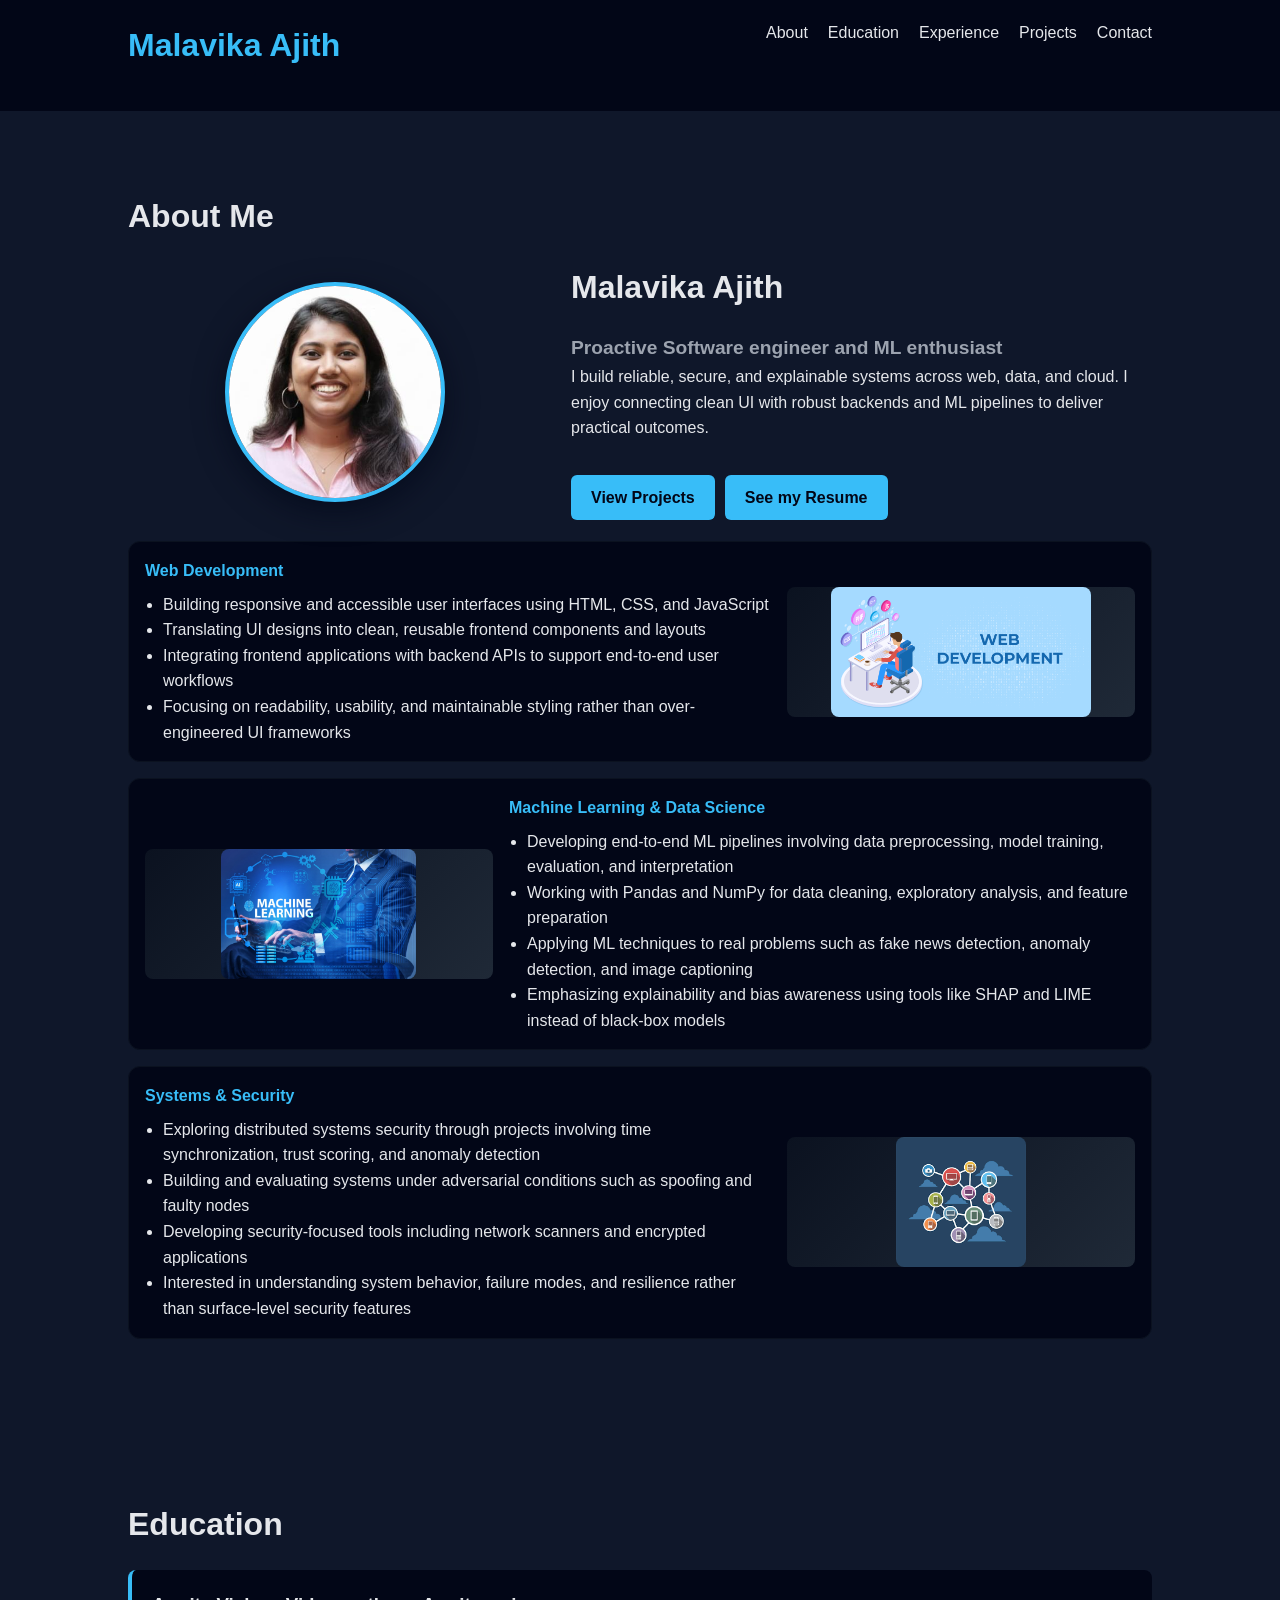
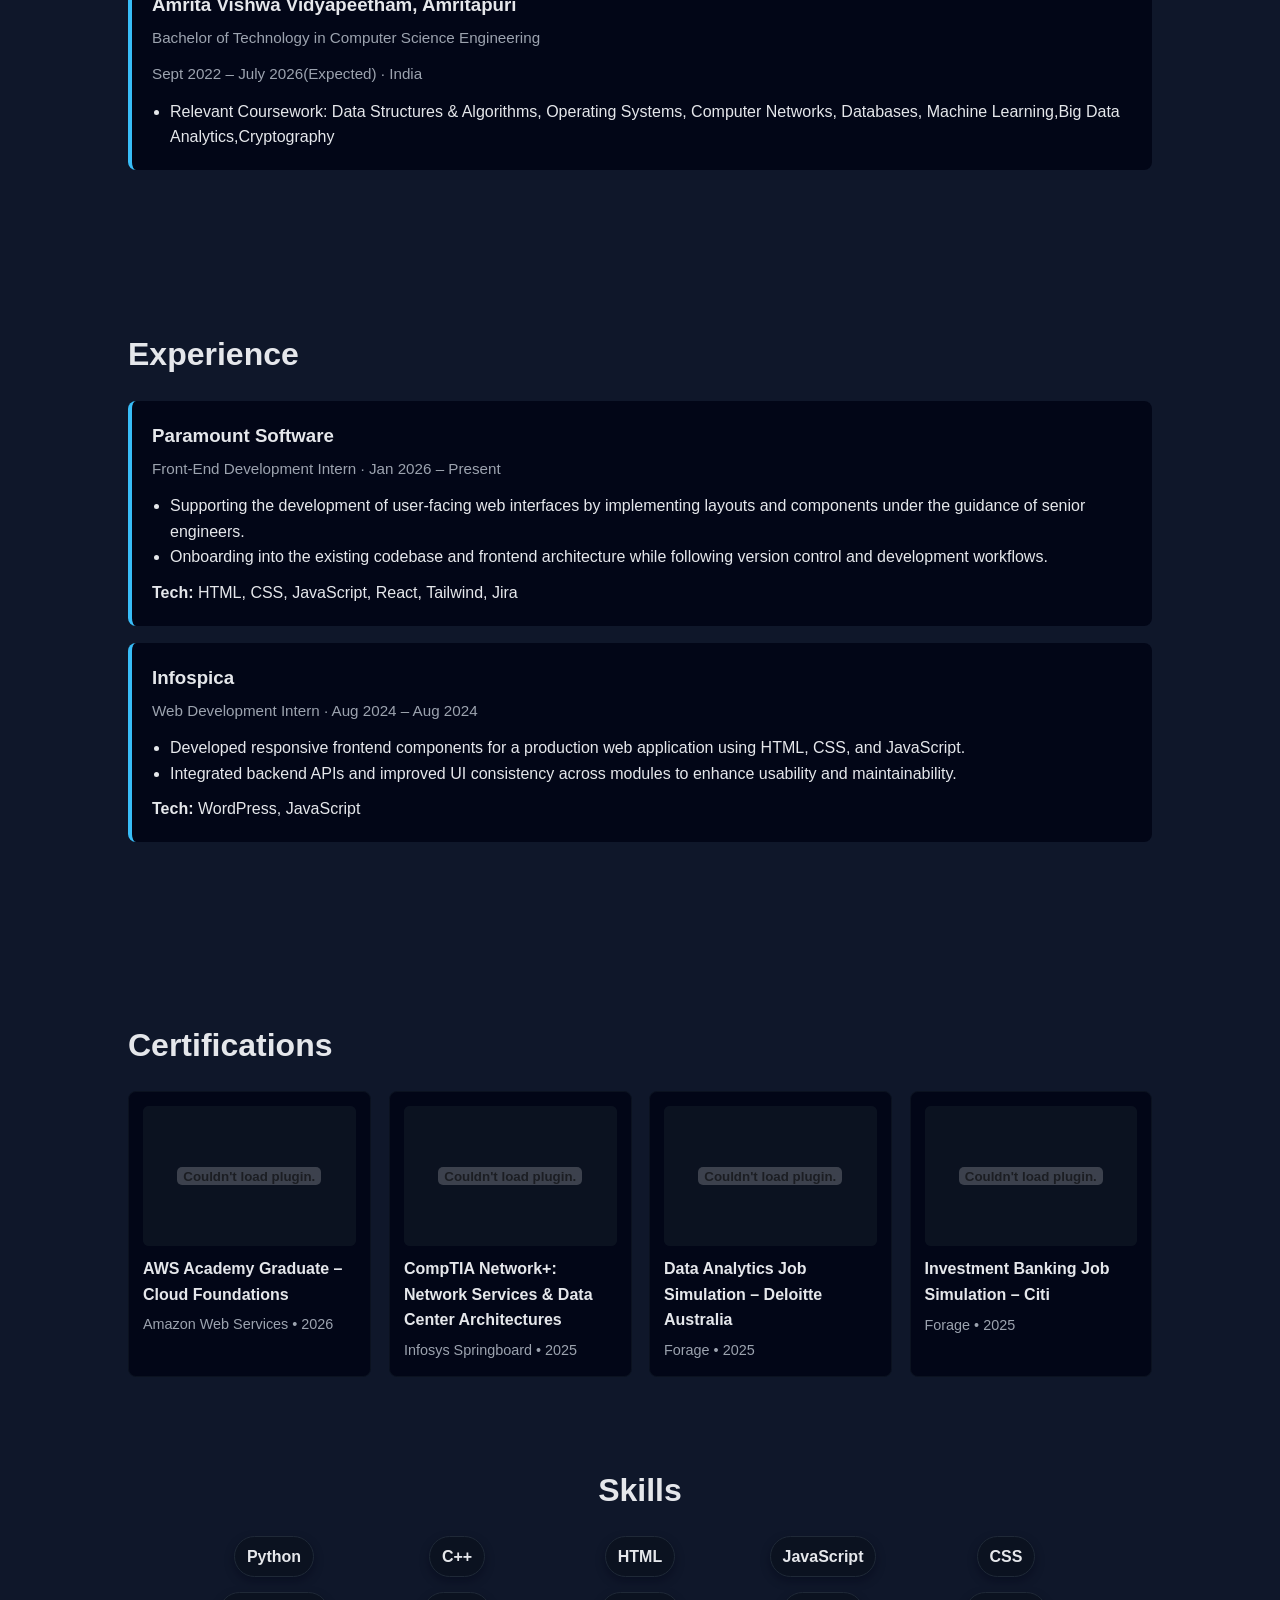
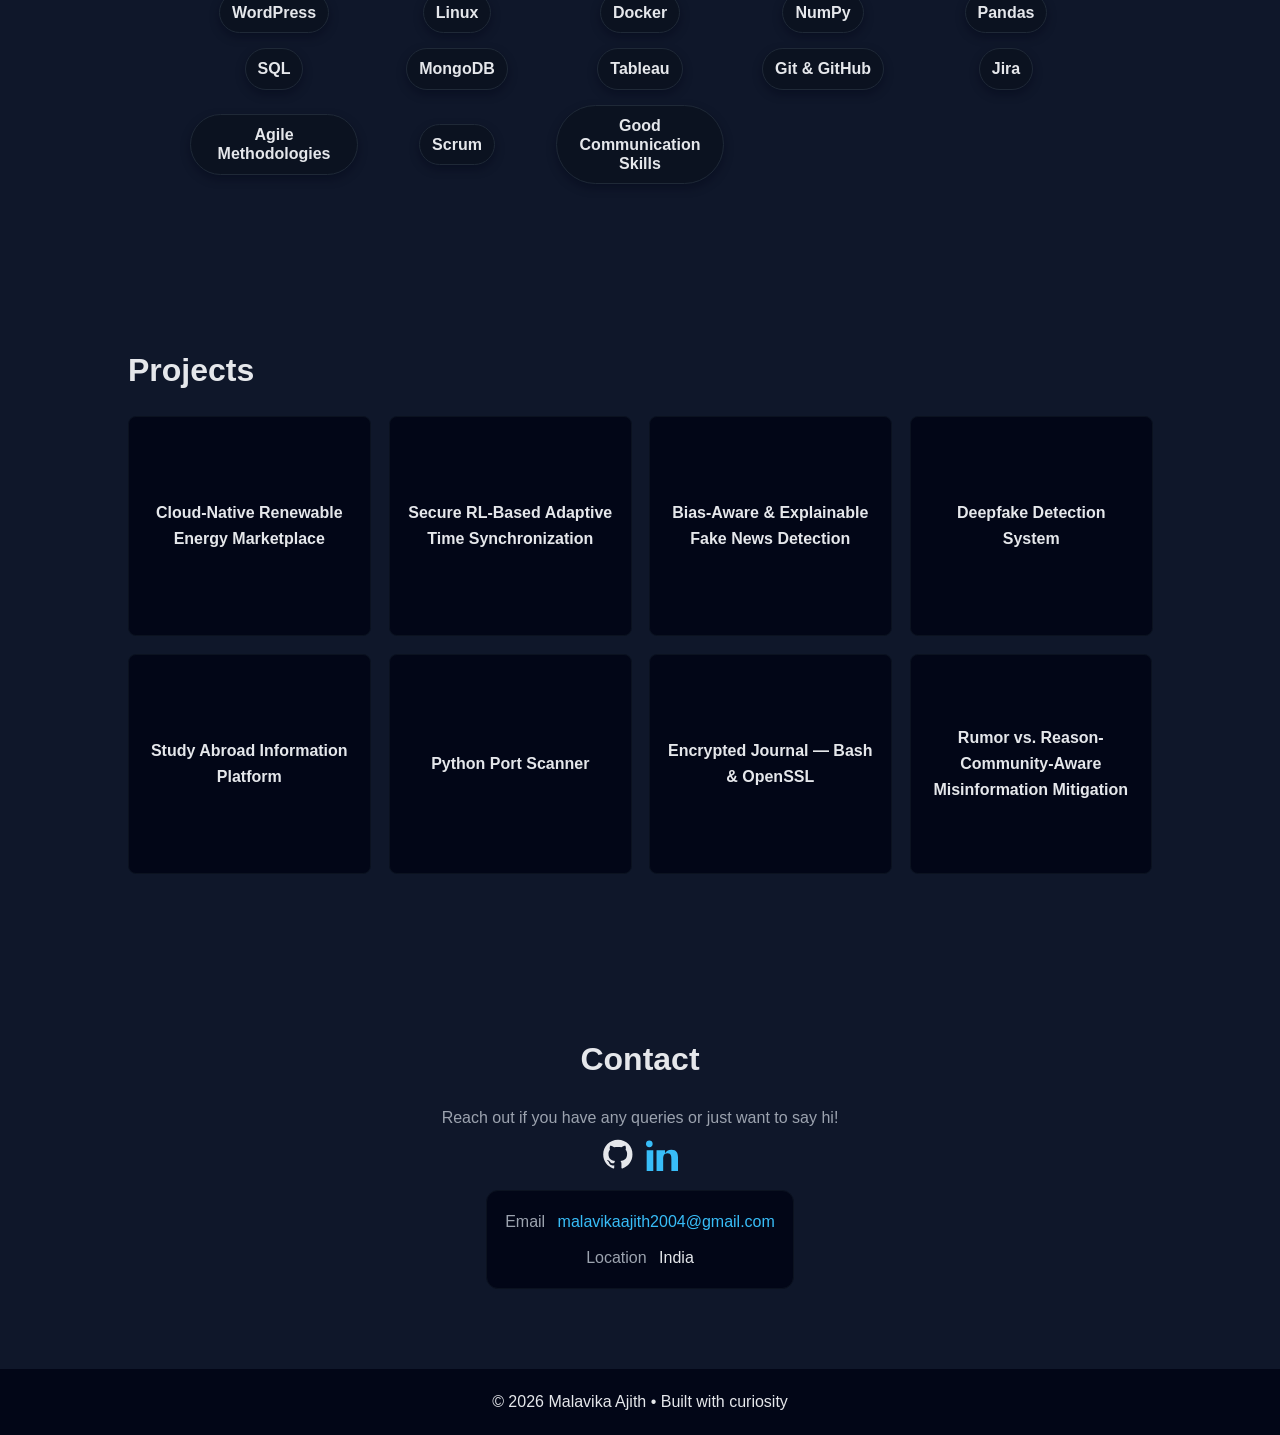
==== index.html @ 86a1861f "updation" ====
<!DOCTYPE html>
<html lang="en">
<head>
  <meta charset="UTF-8" />
  <meta name="viewport" content="width=device-width, initial-scale=1.0"/>
  <title>Malavika Ajith | Software Engineer</title>
  <link rel="stylesheet" href="styles.css">
</head>
<body>

  <nav>
    <h2 class="logo">Malavika Ajith</h2>
    <button class="nav-toggle" aria-label="Toggle navigation">☰</button>
    <ul>
      <li><a href="#about">About</a></li>
      <li><a href="#education">Education</a></li>
      <li><a href="#experience">Experience</a></li>
      <li><a href="#projects">Projects</a></li>
      <li><a href="#contact">Contact</a></li>
    </ul>
  </nav>

  

  <section id="about">
    <h2>About Me</h2>
    <div class="about-grid">
      <div class="about-left reveal reveal-left">
        <img class="about-photo" src="images/malavikapic.jpeg" alt="Malavika Ajith">
      </div>
      <div class="about-right reveal reveal-right">
        <h2>Malavika Ajith</h2>
        <h3>Proactive Software engineer and ML enthusiast</h3>
        <p>I build reliable, secure, and explainable systems across web, data, and cloud. I enjoy connecting clean UI with robust backends and ML pipelines to deliver practical outcomes.</p>
        <div class="about-actions">
          <a href="#projects" class="btn">View Projects</a>
          <a href="papers/resume_pdf.pdf" class="btn">See my Resume</a>
        </div>
      </div>
    </div>
    <div class="about-sections">
      <div class="about-subsection">
        <div class="sub-left reveal reveal-left">
          <h4>Web Development</h4>
          <ul class="sub-points">
            <li>Building responsive and accessible user interfaces using HTML, CSS, and JavaScript</li>
            <li>Translating UI designs into clean, reusable frontend components and layouts</li>
            <li>Integrating frontend applications with backend APIs to support end-to-end user workflows</li>
            <li>Focusing on readability, usability, and maintainable styling rather than over-engineered UI frameworks</li>
          </ul>
        </div>
        <div class="sub-right reveal reveal-right">
          <div class="about-image-slot">
            <img class="sub-img" src="images/web-development1.png" alt="Web Development">
          </div>
        </div>
      </div>
      <div class="about-subsection alt">
        <div class="sub-right reveal reveal-right">
          <div class="about-image-slot">
            <img class="sub-img" src="images/unlock-the-power-of-machine-learning-in-data-science.webp" alt="Machine Learning & Data Science">
          </div>
        </div>
        <div class="sub-left reveal reveal-left">
          <h4>Machine Learning & Data Science</h4>
          <ul class="sub-points">
            <li>Developing end-to-end ML pipelines involving data preprocessing, model training, evaluation, and interpretation</li>
            <li>Working with Pandas and NumPy for data cleaning, exploratory analysis, and feature preparation</li>
            <li>Applying ML techniques to real problems such as fake news detection, anomaly detection, and image captioning</li>
            <li>Emphasizing explainability and bias awareness using tools like SHAP and LIME instead of black-box models</li>
          </ul>
        </div>
      </div>
      <div class="about-subsection">
        <div class="sub-left reveal reveal-left">
          <h4>Systems & Security</h4>
          <ul class="sub-points">
            <li>Exploring distributed systems security through projects involving time synchronization, trust scoring, and anomaly detection</li>
            <li>Building and evaluating systems under adversarial conditions such as spoofing and faulty nodes</li>
            <li>Developing security-focused tools including network scanners and encrypted applications</li>
            <li>Interested in understanding system behavior, failure modes, and resilience rather than surface-level security features</li>
          </ul>
        </div>
        <div class="sub-right reveal reveal-right">
          <div class="about-image-slot">
            <img class="sub-img" src="images/distribu.png" alt="Systems & Security">
          </div>
        </div>
      </div>
    </div>
  </section>
  
  <section id="education" class="education">
    <h2>Education</h2>
    <div class="edu-card reveal reveal-up">
      <h3>Amrita Vishwa Vidyapeetham, Amritapuri</h3>
      <p class="edu-meta">Bachelor of Technology in Computer Science Engineering </p>
      <p class="edu-meta"> Sept 2022 – July 2026(Expected) · India</p>
      <ul>
        <li>Relevant Coursework: Data Structures & Algorithms, Operating Systems, Computer Networks, Databases, Machine Learning,Big Data Analytics,Cryptography</li>
      </ul>
    </div>
  </section>

  <section id="experience" class="experience">
    <h2>Experience</h2>
    <div class="exp-card reveal reveal-up">
      <h3>Paramount Software</h3>
      <p class="exp-meta">Front-End Development Intern · Jan 2026 – Present</p>
      <ul>
        <li>Supporting the development of user-facing web interfaces by implementing layouts and components under the guidance of senior engineers.</li>
        <li>Onboarding into the existing codebase and frontend architecture while following version control and development workflows.</li>
      </ul>
      <p class="tech-stack"><strong>Tech:</strong> HTML, CSS, JavaScript, React, Tailwind, Jira</p>
    </div>

    <div class="exp-card reveal reveal-up">
      <h3>Infospica</h3>
      <p class="exp-meta">Web Development Intern · Aug 2024 – Aug 2024</p>
      <ul>
        <li>Developed responsive frontend components for a production web application using HTML, CSS, and JavaScript.</li>
        <li>Integrated backend APIs and improved UI consistency across modules to enhance usability and maintainability.</li>
      </ul>
      <p class="tech-stack"><strong>Tech:</strong> WordPress, JavaScript </p>
    </div>
  </section>

  <section class="certifications">
    <h2>Certifications</h2>
    <div class="cert-grid">
      <div class="cert-card reveal reveal-up">
        <a href="images/AWS_Academy_Graduate___Cloud_Foundations___Training_Badge_Badge20260108-29-ymszok.pdf" target="_blank" class="cert-thumb-link">
          <div class="cert-thumb">
            <img src="images/AWS_Academy_Graduate___Cloud_Foundations___Training_Badge_Badge20260108-29-ymszok.pdf" alt="AWS Academy Graduate – Cloud Foundations">
          </div>
        </a>
        <div class="cert-info">
          <h3>AWS Academy Graduate – Cloud Foundations</h3>
          <p>Amazon Web Services • 2026</p>
        </div>
      </div>
      <div class="cert-card reveal reveal-up">
        <a href="images/infosys springboard network.pdf" target="_blank" class="cert-thumb-link">
          <div class="cert-thumb">
            <img src="images/certificates/infosys-springboard-comptia-network-plus.jpg" alt="CompTIA Network+: Network Services & Data Center Architectures">
          </div>
        </a>
        <div class="cert-info">
          <h3>CompTIA Network+: Network Services & Data Center Architectures</h3>
          <p>Infosys Springboard • 2025</p>
        </div>
      </div>
      <div class="cert-card reveal reveal-up">
        <a href="images/deloitte.pdf" target="_blank" class="cert-thumb-link">
          <div class="cert-thumb">
            <img src="images/certificates/forage-deloitte-data-analytics.jpg" alt="Data Analytics Job Simulation – Deloitte Australia">
          </div>
        </a>
        <div class="cert-info">
          <h3>Data Analytics Job Simulation – Deloitte Australia</h3>
          <p>Forage • 2025</p>
        </div>
      </div>
      <div class="cert-card">
        <a href="images/citi-forage.pdf" target="_blank" class="cert-thumb-link">
          <div class="cert-thumb">
            <img src="images/certificates/forage-citi-investment-banking.jpg" alt="Investment Banking Job Simulation – Citi">
          </div>
        </a>
        <div class="cert-info">
          <h3>Investment Banking Job Simulation – Citi</h3>
          <p>Forage • 2025</p>
        </div>
      </div>
    </div>
  </section>

  <section id="skills" class="skills">
    <h2>Skills</h2>
    <div class="skills-grid reveal reveal-up">
      <span>Python</span>
      <span>C++</span>
      <span>HTML</span>
      <span>JavaScript</span>
      <span>CSS</span>
      <span>WordPress</span>    
      <span>Linux</span>
      <span>Docker</span>
      <span>NumPy</span>
      <span>Pandas</span>
      <span>SQL</span>
      <span>MongoDB</span>
      <span>Tableau</span>
      <span>Git & GitHub</span>
      <span>Jira</span>
      <span>Agile Methodologies</span>
      <span>Scrum</span>
      <span>Good Communication Skills</span>
     
    </div>
  </section>

  <section id="projects">
    <h2>Projects</h2>
    <div class="projects-grid">
      <div class="flip-card reveal reveal-up">
        <div class="flip-inner">
          <div class="flip-front">
            <h3>Cloud-Native Renewable Energy Marketplace</h3>
          </div>
          <div class="flip-back">
            <div class="flip-desc">
              <p>Designed and implemented a cloud-native peer-to-peer renewable energy trading platform using Google Cloud technologies. Enables decentralized trading of energy credits through a secure, low-latency marketplace.</p>
              <p>Built scalable serverless architecture with real-time pricing and buyer–seller matching; validated via pilot with 5,000 users.</p>
            </div>
            <a href="papers/Cloud-Native Renewable Energy Marketplace A Comprehensive Peer-to-Peer Trading Platform (1).pdf" class="btn" target="_blank">View Paper</a>
          </div>
        </div>
      </div>
      <div class="flip-card reveal reveal-up">
        <div class="flip-inner">
          <div class="flip-front">
            <h3>Secure RL-Based Adaptive Time Synchronization</h3>
          </div>
          <div class="flip-back">
            <div class="flip-desc">
              <p>Secure time synchronization for distributed networks using reinforcement learning and anomaly detection. Detects NTP spoofing, Sybil, and Byzantine faults while adapting trust across nodes.</p>
              <p>Includes explainable alerts and real-time monitoring.</p>
            </div>
            <a href="papers/DISTRUBUTED (1).pdf" class="btn" target="_blank">View Paper</a>
          </div>
        </div>
      </div>
      <div class="flip-card reveal reveal-up">
        <div class="flip-inner">
          <div class="flip-front">
            <h3>Bias-Aware & Explainable Fake News Detection</h3>
          </div>
          <div class="flip-back">
            <div class="flip-desc">
              <p>Transformer-based classification addressing bias and fairness with explainability tools to show why content was flagged.</p>
              <p>Evaluates performance across political leanings using lightweight models.</p>
            </div>
            <a href="papers/Fake_News_Detection.pdf" class="btn" target="_blank">View Paper</a>
          </div>
        </div>
      </div>
      <div class="flip-card reveal reveal-up">
        <div class="flip-inner">
          <div class="flip-front">
            <h3>Deepfake Detection System</h3>
          </div>
          <div class="flip-back">
            <div class="flip-desc">
              <p>ML-based deepfake detection analyzing visual and temporal inconsistencies; improves robustness against evolving manipulation.</p>
              <p>Emphasizes model evaluation and generalization across datasets.</p>
            </div>
            <a href="papers/conference_latex_template.pdf" class="btn" target="_blank">View Paper</a>
          </div>
        </div>
      </div>
      <div class="flip-card reveal reveal-up">
        <div class="flip-inner">
          <div class="flip-front">
            <h3>Study Abroad Information Platform</h3>
          </div>
          <div class="flip-back">
            <div class="flip-desc">
              <p>Web platform centralizing information on universities, programs, and application requirements with clean UI and structured content.</p>
            </div>
            <a href="https://github.com/malavikaaj/Study-abroad-site" class="btn" target="_blank">GitHub</a>
          </div>
        </div>
      </div>
      <div class="flip-card reveal reveal-up">
        <div class="flip-inner">
          <div class="flip-front">
            <h3>Python Port Scanner</h3>
          </div>
          <div class="flip-back">
            <div class="flip-desc">
              <p>Developed a Python-based port scanning tool to identify open ports and running services on target systems. Implemented socket-based scanning with configurable port ranges to analyze network exposure and security risks.</p>
            </div>
            <a href="https://github.com/malavikaaj/python-port-scanner" class="btn" target="_blank">GitHub</a>
          </div>
        </div>
      </div>
      <div class="flip-card reveal reveal-up">
        <div class="flip-inner">
          <div class="flip-front">
            <h3>Encrypted Journal — Bash & OpenSSL</h3>
          </div>
          <div class="flip-back">
            <div class="flip-desc">
              <ul>
                <li>Built a secure journaling tool using Bash scripting and OpenSSL to encrypt and decrypt sensitive text entries.</li>
                <li>Automated command-line encryption workflows with AES-256-CBC and provided optional secure deletion of plaintext.</li>
              </ul>
              <p class="tech-stack"><strong>Tech:</strong> Bash, OpenSSL, Encryption</p>
            </div>
            <a href="https://github.com/malavikaaj/Encrypted-Journal-Bash-Scripting-OpenSSL" class="btn" target="_blank">View on GitHub</a>
          </div>
        </div>
      </div>
      <div class="flip-card">
        <div class="flip-inner">
          <div class="flip-front">
            <h3>Rumor vs. Reason-Community-Aware Misinformation Mitigation</h3>
          </div>
          <div class="flip-back">
            <div class="flip-desc">
              <ul>
                <li>Designed a simulation framework to model rumor and correction diffusion on a 10,000-node Twitter network using the Independent Cascade model.</li>
                <li>Applied Louvain community detection to select correction seeds from highly connected communities, improving precision and recall to ~51%.</li>
                <li>Evaluated effectiveness across 50 simulation runs with statistical analysis of precision, recall, and influence overlap.</li>
              </ul>
              <p class="tech-stack"><strong>Tech:</strong> Python, NetworkX, Louvain Algorithm, Graph Simulation</p>
            </div>
        <a href="papers/Rumor_vs__Reason.pdf" class="btn" target="_blank">View Paper</a>

          </div>
        </div>
      </div>
    </div>
  </section>

  <section id="contact">
    <h2>Contact</h2>
    <p class="contact-tagline">Reach out if you have any queries or just want to say hi!</p>
    <div class="contact-center">
      <div class="social-icons">
        <a href="https://github.com/malavikaaj" target="_blank" aria-label="GitHub">
          <svg viewBox="0 0 24 24" width="32" height="32" fill="#e5e7eb" xmlns="http://www.w3.org/2000/svg"><path d="M12 .5C5.73.5.9 5.33.9 11.6c0 4.86 3.15 8.99 7.52 10.45.55.1.75-.24.75-.53v-1.86c-3.06.66-3.7-1.48-3.7-1.48-.5-1.28-1.23-1.62-1.23-1.62-1-.69.08-.68.08-.68 1.1.08 1.68 1.13 1.68 1.13.98 1.67 2.56 1.19 3.18.91.1-.71.38-1.19.69-1.46-2.44-.28-5-1.22-5-5.43 0-1.2.43-2.18 1.13-2.95-.11-.28-.49-1.41.11-2.93 0 0 .92-.29 3.01 1.13.87-.24 1.8-.36 2.73-.36.93 0 1.86.12 2.73.36 2.1-1.42 3.01-1.13 3.01-1.13.6 1.52.22 2.65.11 2.93.7.77 1.13 1.75 1.13 2.95 0 4.22-2.56 5.15-5 5.43.39.34.74 1.01.74 2.04v3.03c0 .29.2.64.76.53 4.36-1.46 7.51-5.59 7.51-10.45C23.1 5.33 18.27.5 12 .5z"/></svg>
        </a>
        <a href="https://www.linkedin.com/in/malavika-ajith-443a8b31a/" target="_blank" aria-label="LinkedIn">
          <svg viewBox="0 0 24 24" width="32" height="32" fill="#38bdf8" xmlns="http://www.w3.org/2000/svg"><path d="M4.983 3.5A2.5 2.5 0 1 1 0 3.5a2.5 2.5 0 0 1 4.983 0zM.5 8.5h4.967V24H.5V8.5zM9.5 8.5h4.757v2.106h.068c.663-1.257 2.284-2.582 4.705-2.582C22.9 8.024 24 10.33 24 14.07V24h-4.967v-8.59c0-2.05-.037-4.69-2.856-4.69-2.86 0-3.298 2.232-3.298 4.535V24H7.912V8.5H9.5z"/></svg>
        </a>
        
      </div>
      <div class="contact-card">
        <ul class="contact-list">
          <li><span class="contact-label">Email</span> <a href="#" id="emailMe">malavikaajith2004@gmail.com</a></li>
          <li><span class="contact-label">Location</span> <span>India</span></li>
        </ul>
      </div>
    </div>
  </section>

  <footer>
  <p>© 2026 Malavika Ajith • Built with curiosity </p>
</footer>


  <script src="script.js"></script>
</body>
</html>
---- styles.css ----
* {
  margin: 0;
  padding: 0;
  box-sizing: border-box;
  font-family: 'Segoe UI', sans-serif;
}

body {
  background: #0f172a;
  color: #e5e7eb;
  line-height: 1.6;
}

/* Navbar */
nav {
  display: flex;
  justify-content: space-between;
  padding: 20px 10%;
  position: sticky;
  top: 0;
  background: #020617;
}

.nav-toggle {
  display: none;
  appearance: none;
  background: transparent;
  color: #38bdf8;
  border: none;
  border-radius: 6px;
  padding: 6px 8px;
  font-size: 24px;
  line-height: 1;
}

nav ul {
  display: flex;
  list-style: none;
  gap: 20px;
}

nav a {
  color: #e5e7eb;
  text-decoration: none;
}

nav a:hover {
  color: #38bdf8;
}

.logo {
  color: #38bdf8;
}

/* Hero */
.hero {
  height: 90vh;
  display: flex;
  flex-direction: column;
  justify-content: center;
  padding: 0 10%;
}

.hero span {
  color: #38bdf8;
}

.btn {
  margin-top: 20px;
  display: inline-block;
  padding: 10px 20px;
  background: #38bdf8;
  color: #020617;
  text-decoration: none;
  border-radius: 6px;
  font-weight: bold;
}

/* Sections */
section {
  padding: 80px 10%;
}

h2 {
  margin-bottom: 20px;
  font-size: 2rem;
}

/* About layout */
#about .about-grid {
  display: grid;
  grid-template-columns: 1fr 1.4fr;
  gap: 28px;
  align-items: center;
}

#about .about-left {
  display: flex;
  align-items: center;
  justify-content: center;
}

.about-photo {
  width: 220px;
  height: 220px;
  border-radius: 50%;
  object-fit: cover;
  border: 4px solid #38bdf8;
  box-shadow: 0 10px 30px rgba(2, 6, 23, 0.6);
}

#about .about-right h3 {
  font-size: 1.2rem;
  color: #9ca3af;
}

.about-badges {
  display: flex;
  flex-wrap: wrap;
  gap: 10px;
  margin: 12px 0 6px;
}

.badge {
  display: inline-block;
  padding: 6px 10px;
  background: #020617;
  border: 1px solid #0b1220;
  border-radius: 999px;
  font-size: 0.9rem;
}

.about-stats {
  display: grid;
  grid-template-columns: repeat(3, 1fr);
  gap: 10px;
  margin-top: 12px;
}

.stat {
  background: #020617;
  border: 1px solid #0b1220;
  border-radius: 8px;
  padding: 10px 12px;
}

.stat-title {
  display: block;
  color: #38bdf8;
  font-weight: 600;
}

.stat-sub {
  display: block;
  color: #9ca3af;
  font-size: 0.9rem;
}

.about-actions {
  display: flex;
  gap: 10px;
  margin-top: 14px;
}

.about-sections {
  display: flex;
  flex-direction: column;
  gap: 16px;
  margin-top: 20px;
}

.about-subsection {
  display: grid;
  grid-template-columns: 1.8fr 1fr;
  gap: 16px;
  background: #020617;
  border: 1px solid #0b1220;
  border-radius: 12px;
  padding: 16px;
}

.about-subsection.alt {
  grid-template-columns: 1fr 1.8fr;
}

.sub-left h4 {
  color: #38bdf8;
  margin-bottom: 8px;
}

.sub-points {
  margin-left: 18px;
}

.sub-right .about-image-slot {
  width: 100%;
  height: 130px;
  border-radius: 8px;
  background: linear-gradient(135deg, #0b1220 0%, #1f2937 100%);
  display: flex;
  align-items: center;
  justify-content: center;
}

.about-image-slot .sub-img {
  max-width: 100%;
  max-height: 100%;
  width: auto;
  height: auto;
  object-fit: contain;
  border-radius: 8px;
  display: block;
}
 
/* Center the image container within the right column */
.about-subsection .sub-right {
  display: flex;
  align-items: center;
  justify-content: center;
}
@media (max-width: 900px) {
  .about-subsection {
    grid-template-columns: 1fr;
  }
  .sub-right .about-image-slot {
    height: 120px;
  }
}
@media (max-width: 900px) {
  nav {
    padding: 16px 6%;
    align-items: center;
    gap: 10px;
    position: relative;
  }
  .nav-toggle {
    display: inline-block;
    position: absolute;
    right: 6%;
    top: 16px;
  }
  nav ul {
    display: none;
    flex-direction: column;
    gap: 12px;
    background: #020617;
    border: 1px solid #0b1220;
    border-radius: 8px;
    padding: 10px;
    position: absolute;
    right: 6%;
    top: 60px;
    min-width: 180px;
  }
  nav.open ul {
    display: flex;
  }
  section {
    padding: 56px 6%;
  }
  h2 {
    font-size: 1.6rem;
  }
  #about .about-grid {
    grid-template-columns: 1fr;
  }
  .about-photo {
    width: 180px;
    height: 180px;
  }
  .flip-inner {
    height: 240px;
  }
  .social-icons svg {
    width: 28px;
    height: 28px;
  }
}
/* Skills */
.skills-grid {
  display: grid;
  grid-template-columns: repeat(auto-fit, minmax(120px, 1fr));
  gap: 15px;
}

.skills-grid span {
  background: #0b1220;
  padding: 10px 12px;
  text-align: center;
  border-radius: 999px;
  border: 1px solid #1f2937;
  font-weight: 600;
  transition: transform 0.2s ease, box-shadow 0.2s ease, border-color 0.2s ease;
  box-shadow: 0 4px 10px rgba(2, 6, 23, 0.4);
  display: inline-block;
  line-height: 1.2;
  white-space: normal;
  align-self: center;
}

.skills-grid span:hover {
  transform: translateY(-2px);
  border-color: #38bdf8;
  box-shadow: 0 8px 18px rgba(2, 6, 23, 0.6);
}
/* Center the Skills section */
.reveal {
  opacity: 0;
  transform: translateY(30px);
  transition: transform 0.6s ease, opacity 0.6s ease;
  will-change: transform, opacity;
}
.reveal-left {
  transform: translateX(-30px);
}
.reveal-right {
  transform: translateX(30px);
}
.reveal-up {
  transform: translateY(30px);
}
.reveal.in-view {
  opacity: 1;
  transform: none;
}
/* Center the Skills section */
#skills {
  text-align: center;
}

#skills .skills-grid {
  max-width: 900px;
  margin: 0 auto;
  justify-items: center;
  grid-template-columns: repeat(auto-fit, minmax(140px, 1fr));
  align-items: center;
}

.skills {
  padding-top: 8px;
}

/* Projects */
.projects-grid {
  display: grid;
  grid-template-columns: repeat(auto-fit, minmax(240px, 1fr));
  gap: 18px;
}

.flip-card {
  perspective: 1000px;
}

.flip-inner {
  position: relative;
  width: 100%;
  height: 220px;
  transform-style: preserve-3d;
  transition: transform 0.6s;
}

.flip-card.flipped .flip-inner {
  transform: rotateY(180deg);
}

.flip-front,
.flip-back {
  position: absolute;
  inset: 0;
  backface-visibility: hidden;
  background: #020617;
  border: 1px solid #0b1220;
  border-radius: 8px;
  padding: 16px;
  display: flex;
  flex-direction: column;
  gap: 10px;
}

.flip-front {
  align-items: center;
  justify-content: center;
  text-align: center;
}

.flip-front h3 {
  font-size: 1rem;
}

.flip-back {
  transform: rotateY(180deg);
  overflow: hidden;
}

.flip-back .btn {
  margin-top: auto;
  width: fit-content;
}

.project-subtitle {
  color: #9ca3af;
  font-size: 0.9rem;
  margin-top: 6px;
}
.flip-desc {
  flex: 1;
  overflow-y: auto;
  padding-right: 6px;
}

/* Minimal scrollbar for flip-desc */
.flip-desc::-webkit-scrollbar {
  width: 6px;
}
.flip-desc::-webkit-scrollbar-track {
  background: #0b1220;
  border-radius: 6px;
}
.flip-desc::-webkit-scrollbar-thumb {
  background: #1f2937;
  border-radius: 6px;
}

/* Certifications Grid */
.cert-grid {
  display: grid;
  grid-template-columns: repeat(auto-fit, minmax(220px, 1fr));
  gap: 18px;
}

.cert-card {
  background: #020617;
  border: 1px solid #0b1220;
  border-radius: 8px;
  padding: 14px;
  display: flex;
  flex-direction: column;
  gap: 10px;
  transition: transform 0.25s ease, box-shadow 0.25s ease, border-color 0.25s ease;
}

.cert-card:hover {
  transform: translateY(-4px) scale(1.02);
  border-color: #1e293b;
  box-shadow: 0 12px 28px rgba(2, 6, 23, 0.6);
}

.cert-thumb-link {
  display: block;
  border-radius: 6px;
}

.cert-thumb {
  width: 100%;
  height: 140px;
  background: #0b1220;
  border-radius: 6px;
  display: flex;
  align-items: center;
  justify-content: center;
  overflow: hidden;
  position: relative;
}

.cert-thumb img {
  width: 100%;
  height: 100%;
  object-fit: cover;
  display: block;
}

.cert-thumb embed {
  width: 100%;
  height: 100%;
  display: block;
  border: none;
  background: #0b1220;
}
.cert-thumb::after {
  content: "View";
  position: absolute;
  inset: 0;
  display: flex;
  align-items: center;
  justify-content: center;
  background: rgba(2, 6, 23, 0.55);
  color: #e5e7eb;
  font-weight: 600;
  letter-spacing: 0.5px;
  opacity: 0;
  transition: opacity 0.2s ease;
}

.cert-card:hover .cert-thumb::after,
.cert-thumb-link:hover .cert-thumb::after {
  opacity: 1;
}
.cert-info h3 {
  font-size: 1rem;
  margin-bottom: 6px;
}

.cert-info p {
  color: #9ca3af;
  font-size: 0.9rem;
}
/* Education */
.education .edu-card {
  background: #020617;
  padding: 20px;
  border-radius: 8px;
  border-left: 4px solid #38bdf8;
}

.edu-card h3 {
  margin-bottom: 6px;
}

.edu-meta {
  color: #9ca3af;
  margin-bottom: 12px;
  font-size: 0.95rem;
}

.education ul {
  margin-left: 18px;
}

/* Experience */
.experience .exp-card {
  background: #020617;
  padding: 20px;
  border-radius: 8px;
  border-left: 4px solid #38bdf8;
  margin-bottom: 18px;
}

.exp-card h3 {
  margin-bottom: 6px;
}

.exp-meta {
  color: #9ca3af;
  margin-bottom: 12px;
  font-size: 0.95rem;
}

.tech-stack {
  margin-top: 10px;
  color: #e5e7eb;
}

.experience ul {
  margin-left: 18px;
}

/* Certifications */
.certifications .cert-list {
  background: #020617;
  padding: 20px;
  border-radius: 8px;
  border: 1px solid #0b1220;
}

.cert-list li {
  margin-bottom: 8px;
}

/* Footer */
footer {
  text-align: center;
  padding: 20px;
  background: #020617;
}

/* Contact */
#contact {
  text-align: center;
}
.contact-tagline {
  color: #9ca3af;
  margin-bottom: 8px;
}
.contact-center {
  display: flex;
  flex-direction: column;
  align-items: center;
  gap: 12px;
}
#contact .contact-grid {
  display: grid;
  grid-template-columns: 1fr;
  gap: 14px;
  align-items: start;
}

.contact-card {
  background: #020617;
  border: 1px solid #0b1220;
  border-radius: 12px;
  padding: 18px;
  max-width: 420px;
  justify-self: start;
}

.contact-list {
  list-style: none;
  padding: 0;
  margin: 0;
  display: grid;
  gap: 10px;
}

.contact-label {
  color: #9ca3af;
  margin-right: 8px;
}

.contact-card a {
  color: #38bdf8;
  text-decoration: none;
}

.social-icons {
  display: flex;
  gap: 12px;
  align-items: center;
  justify-self: start;
}

@media (max-width: 900px) {
  .contact-card {
    justify-self: start;
    max-width: none;
  }
  .social-icons {
    justify-self: start;
  }
}
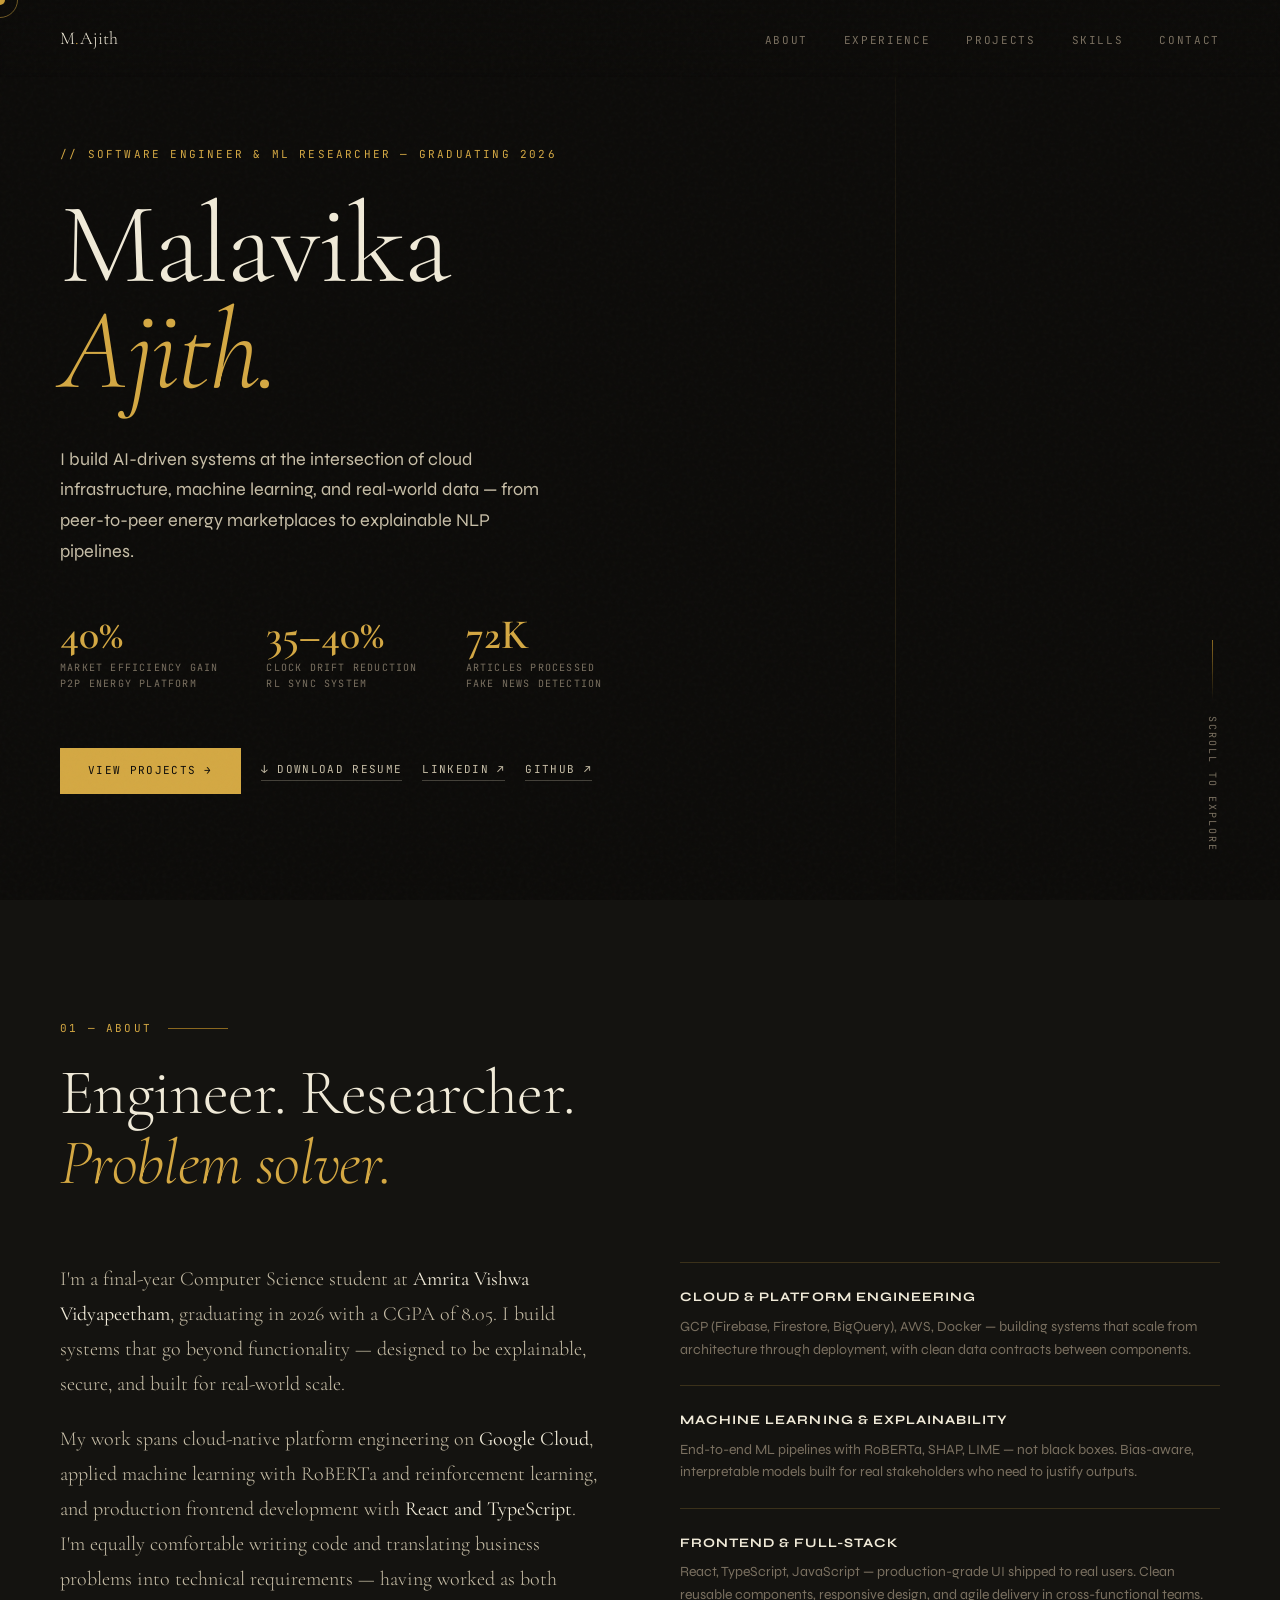
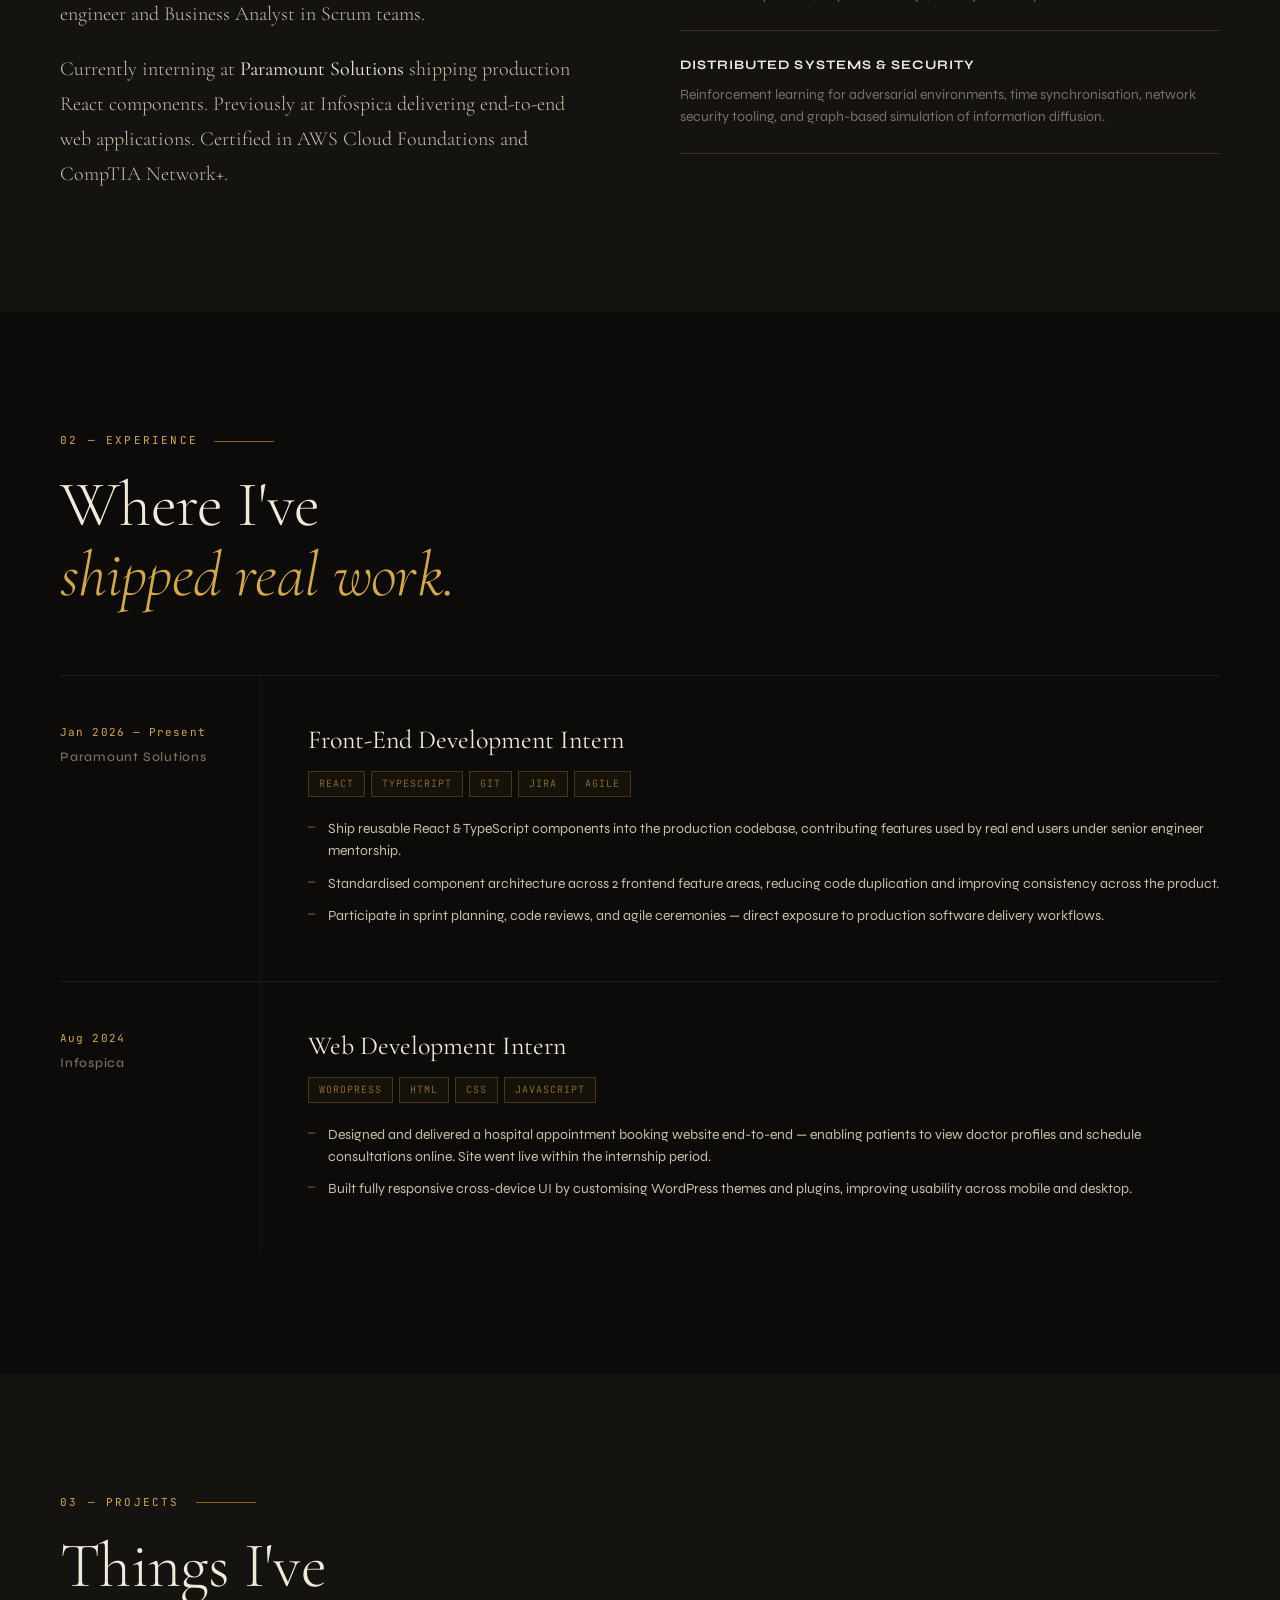
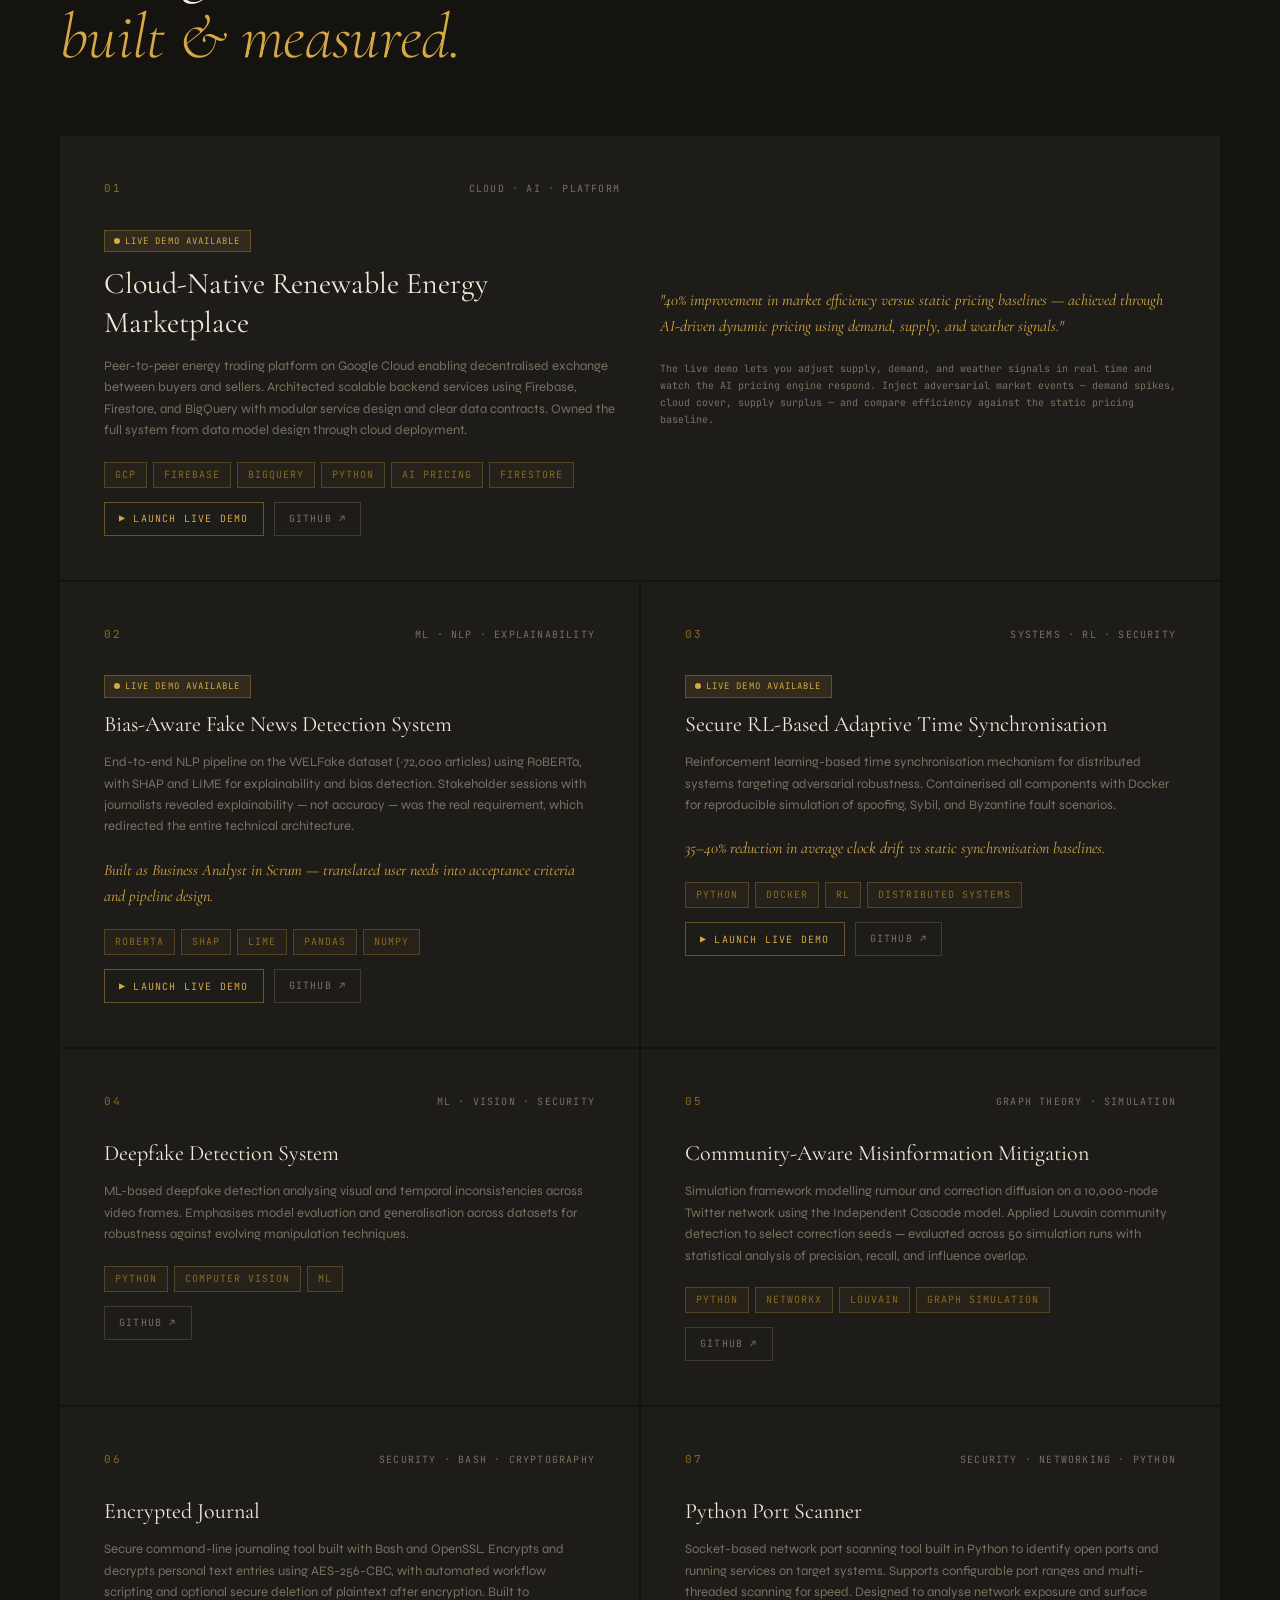
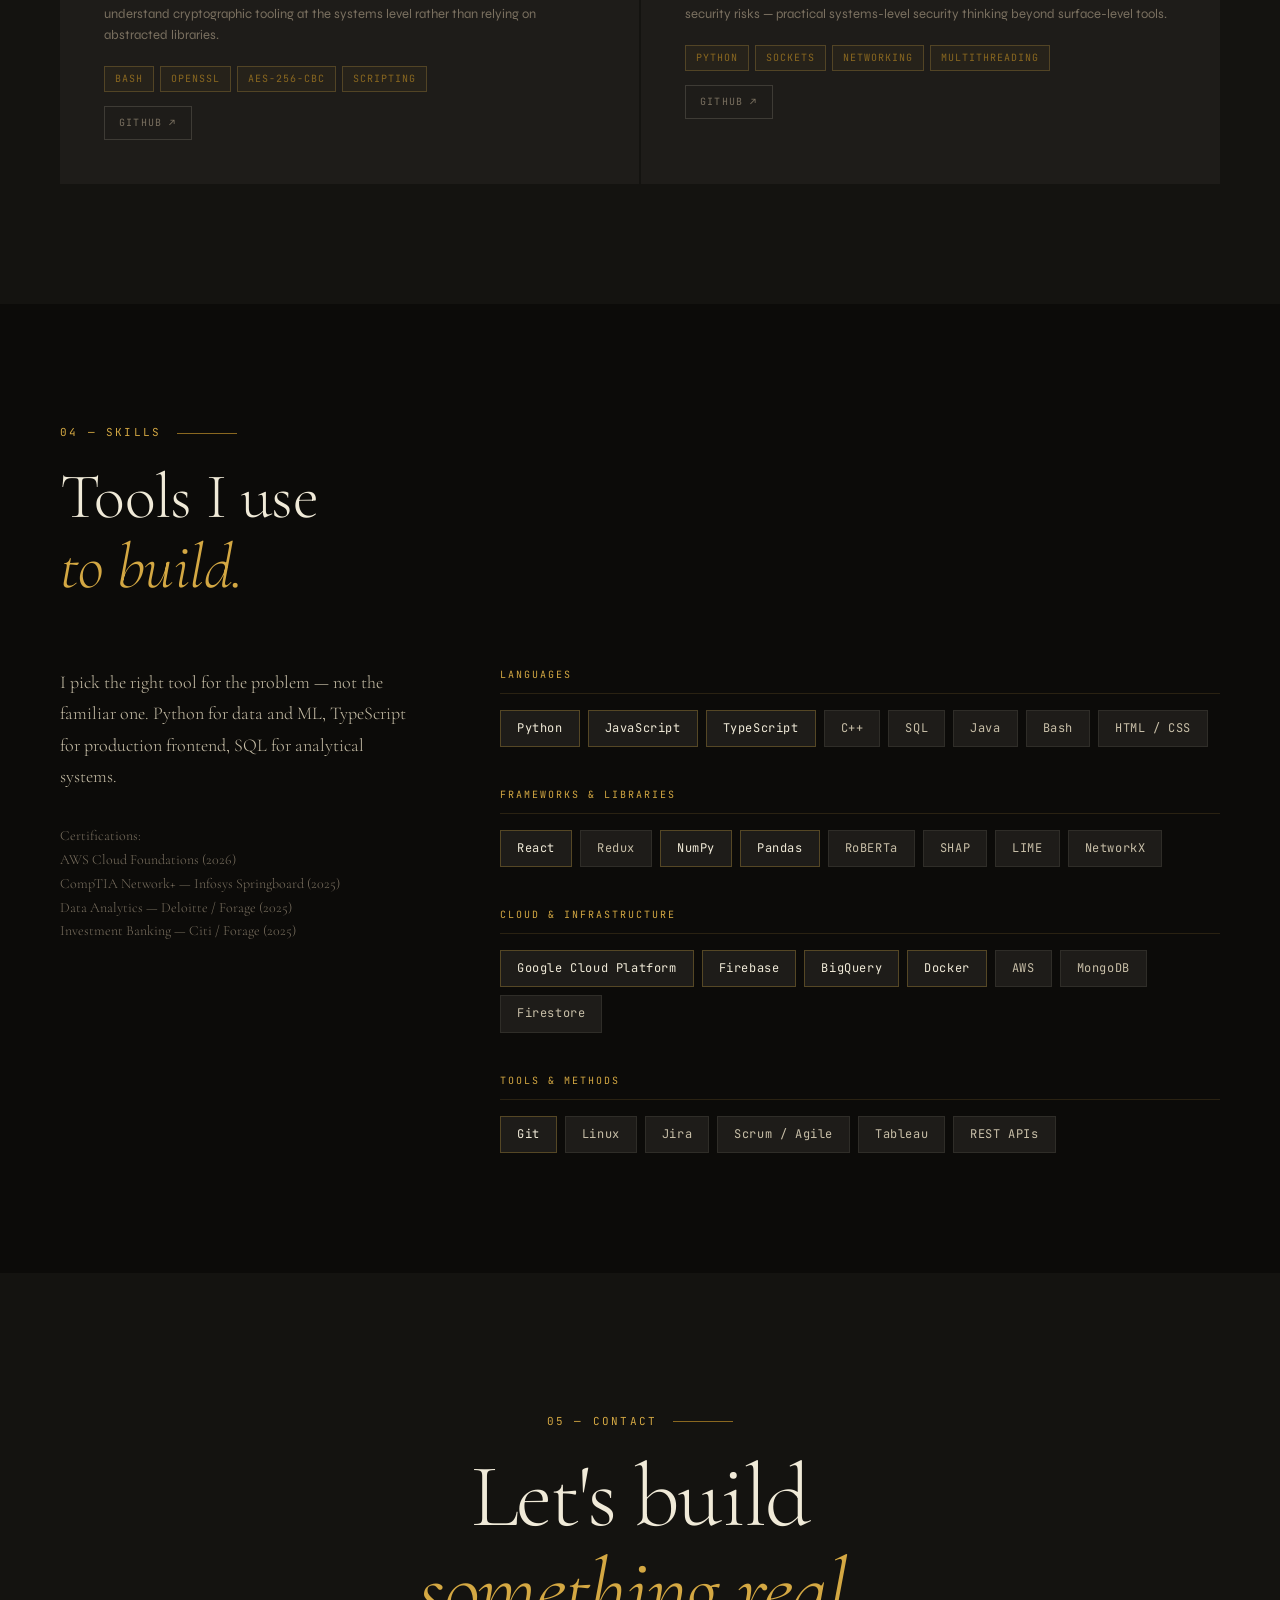
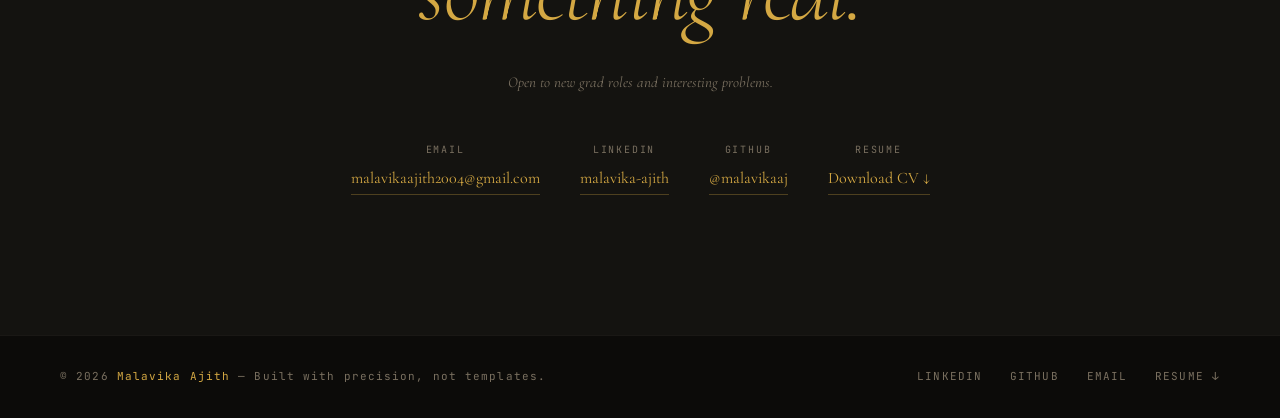
==== commit f76f0ec4: "Replace portfolio with the new version" ====
--- a/index.html
+++ b/index.html
@@ -1,366 +1,848 @@
-<!DOCTYPE html>
-<html lang="en">
-<head>
-  <meta charset="UTF-8" />
-  <meta name="viewport" content="width=device-width, initial-scale=1.0"/>
-  <title>Malavika Ajith | Software Engineer</title>
-  <link rel="stylesheet" href="styles.css">
-</head>
-<body>
-
-  <nav>
-    <h2 class="logo">Malavika Ajith</h2>
-    <button class="nav-toggle" aria-label="Toggle navigation">☰</button>
-    <ul>
-      <li><a href="#about">About</a></li>
-      <li><a href="#education">Education</a></li>
-      <li><a href="#experience">Experience</a></li>
-      <li><a href="#projects">Projects</a></li>
-      <li><a href="#contact">Contact</a></li>
-    </ul>
-  </nav>
-
-  
-
-  <section id="about">
-    <h2>About Me</h2>
-    <div class="about-grid">
-      <div class="about-left reveal reveal-left">
-        <img class="about-photo" src="images/malavikapic.jpeg" alt="Malavika Ajith">
-      </div>
-      <div class="about-right reveal reveal-right">
-        <h2>Malavika Ajith</h2>
-        <h3>Proactive Software engineer and ML enthusiast</h3>
-        <p>I build reliable, secure, and explainable systems across web, data, and cloud. I enjoy connecting clean UI with robust backends and ML pipelines to deliver practical outcomes.</p>
-        <div class="about-actions">
-          <a href="#projects" class="btn">View Projects</a>
-          <a href="papers/resume_pdf.pdf" class="btn">See my Resume</a>
-        </div>
-      </div>
-    </div>
-    <div class="about-sections">
-      <div class="about-subsection">
-        <div class="sub-left reveal reveal-left">
-          <h4>Web Development</h4>
-          <ul class="sub-points">
-            <li>Building responsive and accessible user interfaces using HTML, CSS, and JavaScript</li>
-            <li>Translating UI designs into clean, reusable frontend components and layouts</li>
-            <li>Integrating frontend applications with backend APIs to support end-to-end user workflows</li>
-            <li>Focusing on readability, usability, and maintainable styling rather than over-engineered UI frameworks</li>
-          </ul>
-        </div>
-        <div class="sub-right reveal reveal-right">
-          <div class="about-image-slot">
-            <img class="sub-img" src="images/web-development1.png" alt="Web Development">
-          </div>
-        </div>
-      </div>
-      <div class="about-subsection alt">
-        <div class="sub-right reveal reveal-right">
-          <div class="about-image-slot">
-            <img class="sub-img" src="images/unlock-the-power-of-machine-learning-in-data-science.webp" alt="Machine Learning & Data Science">
-          </div>
-        </div>
-        <div class="sub-left reveal reveal-left">
-          <h4>Machine Learning & Data Science</h4>
-          <ul class="sub-points">
-            <li>Developing end-to-end ML pipelines involving data preprocessing, model training, evaluation, and interpretation</li>
-            <li>Working with Pandas and NumPy for data cleaning, exploratory analysis, and feature preparation</li>
-            <li>Applying ML techniques to real problems such as fake news detection, anomaly detection, and image captioning</li>
-            <li>Emphasizing explainability and bias awareness using tools like SHAP and LIME instead of black-box models</li>
-          </ul>
-        </div>
-      </div>
-      <div class="about-subsection">
-        <div class="sub-left reveal reveal-left">
-          <h4>Systems & Security</h4>
-          <ul class="sub-points">
-            <li>Exploring distributed systems security through projects involving time synchronization, trust scoring, and anomaly detection</li>
-            <li>Building and evaluating systems under adversarial conditions such as spoofing and faulty nodes</li>
-            <li>Developing security-focused tools including network scanners and encrypted applications</li>
-            <li>Interested in understanding system behavior, failure modes, and resilience rather than surface-level security features</li>
-          </ul>
-        </div>
-        <div class="sub-right reveal reveal-right">
-          <div class="about-image-slot">
-            <img class="sub-img" src="images/distribu.png" alt="Systems & Security">
-          </div>
-        </div>
-      </div>
-    </div>
-  </section>
-  
-  <section id="education" class="education">
-    <h2>Education</h2>
-    <div class="edu-card reveal reveal-up">
-      <h3>Amrita Vishwa Vidyapeetham, Amritapuri</h3>
-      <p class="edu-meta">Bachelor of Technology in Computer Science Engineering </p>
-      <p class="edu-meta"> Sept 2022 – July 2026(Expected) · India</p>
-      <ul>
-        <li>Relevant Coursework: Data Structures & Algorithms, Operating Systems, Computer Networks, Databases, Machine Learning,Big Data Analytics,Cryptography</li>
-      </ul>
-    </div>
-  </section>
-
-  <section id="experience" class="experience">
-    <h2>Experience</h2>
-    <div class="exp-card reveal reveal-up">
-      <h3>Paramount Software</h3>
-      <p class="exp-meta">Front-End Development Intern · Jan 2026 – Present</p>
-      <ul>
-        <li>Supporting the development of user-facing web interfaces by implementing layouts and components under the guidance of senior engineers.</li>
-        <li>Onboarding into the existing codebase and frontend architecture while following version control and development workflows.</li>
-      </ul>
-      <p class="tech-stack"><strong>Tech:</strong> HTML, CSS, JavaScript, React, Tailwind, Jira</p>
-    </div>
-
-    <div class="exp-card reveal reveal-up">
-      <h3>Infospica</h3>
-      <p class="exp-meta">Web Development Intern · Aug 2024 – Aug 2024</p>
-      <ul>
-        <li>Developed responsive frontend components for a production web application using HTML, CSS, and JavaScript.</li>
-        <li>Integrated backend APIs and improved UI consistency across modules to enhance usability and maintainability.</li>
-      </ul>
-      <p class="tech-stack"><strong>Tech:</strong> WordPress, JavaScript </p>
-    </div>
-  </section>
-
-  <section class="certifications">
-    <h2>Certifications</h2>
-    <div class="cert-grid">
-      <div class="cert-card reveal reveal-up">
-        <a href="images/AWS_Academy_Graduate___Cloud_Foundations___Training_Badge_Badge20260108-29-ymszok.pdf" target="_blank" class="cert-thumb-link">
-          <div class="cert-thumb">
-            <img src="images/AWS_Academy_Graduate___Cloud_Foundations___Training_Badge_Badge20260108-29-ymszok.pdf" alt="AWS Academy Graduate – Cloud Foundations">
-          </div>
-        </a>
-        <div class="cert-info">
-          <h3>AWS Academy Graduate – Cloud Foundations</h3>
-          <p>Amazon Web Services • 2026</p>
-        </div>
-      </div>
-      <div class="cert-card reveal reveal-up">
-        <a href="images/infosys springboard network.pdf" target="_blank" class="cert-thumb-link">
-          <div class="cert-thumb">
-            <img src="images/certificates/infosys-springboard-comptia-network-plus.jpg" alt="CompTIA Network+: Network Services & Data Center Architectures">
-          </div>
-        </a>
-        <div class="cert-info">
-          <h3>CompTIA Network+: Network Services & Data Center Architectures</h3>
-          <p>Infosys Springboard • 2025</p>
-        </div>
-      </div>
-      <div class="cert-card reveal reveal-up">
-        <a href="images/deloitte.pdf" target="_blank" class="cert-thumb-link">
-          <div class="cert-thumb">
-            <img src="images/certificates/forage-deloitte-data-analytics.jpg" alt="Data Analytics Job Simulation – Deloitte Australia">
-          </div>
-        </a>
-        <div class="cert-info">
-          <h3>Data Analytics Job Simulation – Deloitte Australia</h3>
-          <p>Forage • 2025</p>
-        </div>
-      </div>
-      <div class="cert-card">
-        <a href="images/citi-forage.pdf" target="_blank" class="cert-thumb-link">
-          <div class="cert-thumb">
-            <img src="images/certificates/forage-citi-investment-banking.jpg" alt="Investment Banking Job Simulation – Citi">
-          </div>
-        </a>
-        <div class="cert-info">
-          <h3>Investment Banking Job Simulation – Citi</h3>
-          <p>Forage • 2025</p>
-        </div>
-      </div>
-    </div>
-  </section>
-
-  <section id="skills" class="skills">
-    <h2>Skills</h2>
-    <div class="skills-grid reveal reveal-up">
-      <span>Python</span>
-      <span>C++</span>
-      <span>HTML</span>
-      <span>JavaScript</span>
-      <span>CSS</span>
-      <span>WordPress</span>    
-      <span>Linux</span>
-      <span>Docker</span>
-      <span>NumPy</span>
-      <span>Pandas</span>
-      <span>SQL</span>
-      <span>MongoDB</span>
-      <span>Tableau</span>
-      <span>Git & GitHub</span>
-      <span>Jira</span>
-      <span>Agile Methodologies</span>
-      <span>Scrum</span>
-      <span>Good Communication Skills</span>
-     
-    </div>
-  </section>
-
-  <section id="projects">
-    <h2>Projects</h2>
-    <div class="projects-grid">
-      <div class="flip-card reveal reveal-up">
-        <div class="flip-inner">
-          <div class="flip-front">
-            <h3>Cloud-Native Renewable Energy Marketplace</h3>
-          </div>
-          <div class="flip-back">
-            <div class="flip-desc">
-              <p>Designed and implemented a cloud-native peer-to-peer renewable energy trading platform using Google Cloud technologies. Enables decentralized trading of energy credits through a secure, low-latency marketplace.</p>
-              <p>Built scalable serverless architecture with real-time pricing and buyer–seller matching; validated via pilot with 5,000 users.</p>
-            </div>
-            <a href="papers/Cloud-Native Renewable Energy Marketplace A Comprehensive Peer-to-Peer Trading Platform (1).pdf" class="btn" target="_blank">View Paper</a>
-          </div>
-        </div>
-      </div>
-      <div class="flip-card reveal reveal-up">
-        <div class="flip-inner">
-          <div class="flip-front">
-            <h3>Secure RL-Based Adaptive Time Synchronization</h3>
-          </div>
-          <div class="flip-back">
-            <div class="flip-desc">
-              <p>Secure time synchronization for distributed networks using reinforcement learning and anomaly detection. Detects NTP spoofing, Sybil, and Byzantine faults while adapting trust across nodes.</p>
-              <p>Includes explainable alerts and real-time monitoring.</p>
-            </div>
-            <a href="papers/DISTRUBUTED (1).pdf" class="btn" target="_blank">View Paper</a>
-          </div>
-        </div>
-      </div>
-      <div class="flip-card reveal reveal-up">
-        <div class="flip-inner">
-          <div class="flip-front">
-            <h3>Bias-Aware & Explainable Fake News Detection</h3>
-          </div>
-          <div class="flip-back">
-            <div class="flip-desc">
-              <p>Transformer-based classification addressing bias and fairness with explainability tools to show why content was flagged.</p>
-              <p>Evaluates performance across political leanings using lightweight models.</p>
-            </div>
-            <a href="papers/Fake_News_Detection.pdf" class="btn" target="_blank">View Paper</a>
-          </div>
-        </div>
-      </div>
-      <div class="flip-card reveal reveal-up">
-        <div class="flip-inner">
-          <div class="flip-front">
-            <h3>Deepfake Detection System</h3>
-          </div>
-          <div class="flip-back">
-            <div class="flip-desc">
-              <p>ML-based deepfake detection analyzing visual and temporal inconsistencies; improves robustness against evolving manipulation.</p>
-              <p>Emphasizes model evaluation and generalization across datasets.</p>
-            </div>
-            <a href="papers/conference_latex_template.pdf" class="btn" target="_blank">View Paper</a>
-          </div>
-        </div>
-      </div>
-      <div class="flip-card reveal reveal-up">
-        <div class="flip-inner">
-          <div class="flip-front">
-            <h3>Study Abroad Information Platform</h3>
-          </div>
-          <div class="flip-back">
-            <div class="flip-desc">
-              <p>Web platform centralizing information on universities, programs, and application requirements with clean UI and structured content.</p>
-            </div>
-            <a href="https://github.com/malavikaaj/Study-abroad-site" class="btn" target="_blank">GitHub</a>
-          </div>
-        </div>
-      </div>
-      <div class="flip-card reveal reveal-up">
-        <div class="flip-inner">
-          <div class="flip-front">
-            <h3>Python Port Scanner</h3>
-          </div>
-          <div class="flip-back">
-            <div class="flip-desc">
-              <p>Developed a Python-based port scanning tool to identify open ports and running services on target systems. Implemented socket-based scanning with configurable port ranges to analyze network exposure and security risks.</p>
-            </div>
-            <a href="https://github.com/malavikaaj/python-port-scanner" class="btn" target="_blank">GitHub</a>
-          </div>
-        </div>
-      </div>
-      <div class="flip-card reveal reveal-up">
-        <div class="flip-inner">
-          <div class="flip-front">
-            <h3>Encrypted Journal — Bash & OpenSSL</h3>
-          </div>
-          <div class="flip-back">
-            <div class="flip-desc">
-              <ul>
-                <li>Built a secure journaling tool using Bash scripting and OpenSSL to encrypt and decrypt sensitive text entries.</li>
-                <li>Automated command-line encryption workflows with AES-256-CBC and provided optional secure deletion of plaintext.</li>
-              </ul>
-              <p class="tech-stack"><strong>Tech:</strong> Bash, OpenSSL, Encryption</p>
-            </div>
-            <a href="https://github.com/malavikaaj/Encrypted-Journal-Bash-Scripting-OpenSSL" class="btn" target="_blank">View on GitHub</a>
-          </div>
-        </div>
-      </div>
-      <div class="flip-card">
-        <div class="flip-inner">
-          <div class="flip-front">
-            <h3>Rumor vs. Reason-Community-Aware Misinformation Mitigation</h3>
-          </div>
-          <div class="flip-back">
-            <div class="flip-desc">
-              <ul>
-                <li>Designed a simulation framework to model rumor and correction diffusion on a 10,000-node Twitter network using the Independent Cascade model.</li>
-                <li>Applied Louvain community detection to select correction seeds from highly connected communities, improving precision and recall to ~51%.</li>
-                <li>Evaluated effectiveness across 50 simulation runs with statistical analysis of precision, recall, and influence overlap.</li>
-              </ul>
-              <p class="tech-stack"><strong>Tech:</strong> Python, NetworkX, Louvain Algorithm, Graph Simulation</p>
-            </div>
-        <a href="papers/Rumor_vs__Reason.pdf" class="btn" target="_blank">View Paper</a>
-
-          </div>
-        </div>
-      </div>
-    </div>
-  </section>
-
-  <section id="contact">
-    <h2>Contact</h2>
-    <p class="contact-tagline">Reach out if you have any queries or just want to say hi!</p>
-    <div class="contact-center">
-      <div class="social-icons">
-        <a href="https://github.com/malavikaaj" target="_blank" aria-label="GitHub">
-          <svg viewBox="0 0 24 24" width="32" height="32" fill="#e5e7eb" xmlns="http://www.w3.org/2000/svg"><path d="M12 .5C5.73.5.9 5.33.9 11.6c0 4.86 3.15 8.99 7.52 10.45.55.1.75-.24.75-.53v-1.86c-3.06.66-3.7-1.48-3.7-1.48-.5-1.28-1.23-1.62-1.23-1.62-1-.69.08-.68.08-.68 1.1.08 1.68 1.13 1.68 1.13.98 1.67 2.56 1.19 3.18.91.1-.71.38-1.19.69-1.46-2.44-.28-5-1.22-5-5.43 0-1.2.43-2.18 1.13-2.95-.11-.28-.49-1.41.11-2.93 0 0 .92-.29 3.01 1.13.87-.24 1.8-.36 2.73-.36.93 0 1.86.12 2.73.36 2.1-1.42 3.01-1.13 3.01-1.13.6 1.52.22 2.65.11 2.93.7.77 1.13 1.75 1.13 2.95 0 4.22-2.56 5.15-5 5.43.39.34.74 1.01.74 2.04v3.03c0 .29.2.64.76.53 4.36-1.46 7.51-5.59 7.51-10.45C23.1 5.33 18.27.5 12 .5z"/></svg>
-        </a>
-        <a href="https://www.linkedin.com/in/malavika-ajith-443a8b31a/" target="_blank" aria-label="LinkedIn">
-          <svg viewBox="0 0 24 24" width="32" height="32" fill="#38bdf8" xmlns="http://www.w3.org/2000/svg"><path d="M4.983 3.5A2.5 2.5 0 1 1 0 3.5a2.5 2.5 0 0 1 4.983 0zM.5 8.5h4.967V24H.5V8.5zM9.5 8.5h4.757v2.106h.068c.663-1.257 2.284-2.582 4.705-2.582C22.9 8.024 24 10.33 24 14.07V24h-4.967v-8.59c0-2.05-.037-4.69-2.856-4.69-2.86 0-3.298 2.232-3.298 4.535V24H7.912V8.5H9.5z"/></svg>
-        </a>
-        
-      </div>
-      <div class="contact-card">
-        <ul class="contact-list">
-          <li><span class="contact-label">Email</span> <a href="#" id="emailMe">malavikaajith2004@gmail.com</a></li>
-          <li><span class="contact-label">Location</span> <span>India</span></li>
-        </ul>
-      </div>
-    </div>
-  </section>
-
-  <footer>
-  <p>© 2026 Malavika Ajith • Built with curiosity </p>
-</footer>
-
-
-  <script src="script.js"></script>
-</body>
-</html>
-
-
-
-
-
-
-
-
-
-
+<!DOCTYPE html>
+<html lang="en">
+<head>
+<meta charset="UTF-8">
+<meta name="viewport" content="width=device-width, initial-scale=1.0">
+<title>Malavika Ajith — Software Engineer</title>
+<link rel="preconnect" href="https://fonts.googleapis.com">
+<link href="https://fonts.googleapis.com/css2?family=Cormorant+Garamond:ital,wght@0,300;0,400;0,600;1,300;1,400&family=Syne:wght@400;500;700;800&family=JetBrains+Mono:wght@300;400&display=swap" rel="stylesheet">
+<style>
+:root {
+  --ink:    #0c0b09;
+  --ink2:   #141310;
+  --ink3:   #1e1c19;
+  --cream:  #f0ead8;
+  --cream2: #c8bfa8;
+  --cream3: #7a7060;
+  --gold:   #d4a843;
+  --gold2:  #f0c060;
+  --gold3:  #8a6820;
+  --mono:   'JetBrains Mono', monospace;
+  --serif:  'Cormorant Garamond', Georgia, serif;
+  --sans:   'Syne', sans-serif;
+}
+*, *::before, *::after { box-sizing: border-box; margin: 0; padding: 0; }
+html { scroll-behavior: smooth; }
+body {
+  background: var(--ink);
+  color: var(--cream);
+  font-family: var(--sans);
+  font-size: 16px;
+  line-height: 1.6;
+  overflow-x: hidden;
+  cursor: none;
+}
+.cursor {
+  width: 10px; height: 10px;
+  background: var(--gold);
+  border-radius: 50%;
+  position: fixed;
+  pointer-events: none;
+  z-index: 9999;
+  transform: translate(-50%, -50%);
+  transition: transform 0.15s, width 0.2s, height 0.2s;
+  mix-blend-mode: difference;
+}
+.cursor-ring {
+  width: 36px; height: 36px;
+  border: 1px solid rgba(212,168,67,0.5);
+  border-radius: 50%;
+  position: fixed;
+  pointer-events: none;
+  z-index: 9998;
+  transform: translate(-50%, -50%);
+  transition: all 0.18s ease;
+}
+body::before {
+  content: '';
+  position: fixed;
+  inset: 0;
+  background-image: url("data:image/svg+xml,%3Csvg viewBox='0 0 256 256' xmlns='http://www.w3.org/2000/svg'%3E%3Cfilter id='noise'%3E%3CfeTurbulence type='fractalNoise' baseFrequency='0.9' numOctaves='4' stitchTiles='stitch'/%3E%3C/filter%3E%3Crect width='100%25' height='100%25' filter='url(%23noise)' opacity='0.04'/%3E%3C/svg%3E");
+  pointer-events: none;
+  z-index: 1000;
+  opacity: 0.6;
+}
+
+/* NAV */
+nav {
+  position: fixed; top: 0; left: 0; right: 0;
+  z-index: 100;
+  display: flex; align-items: center; justify-content: space-between;
+  padding: 24px 60px;
+  background: linear-gradient(to bottom, rgba(12,11,9,0.95), transparent);
+  backdrop-filter: blur(2px);
+}
+.nav-logo { font-family: var(--serif); font-size: 18px; font-weight: 300; color: var(--cream); text-decoration: none; }
+.nav-logo span { color: var(--gold); }
+.nav-links { display: flex; gap: 36px; list-style: none; }
+.nav-links a {
+  font-family: var(--mono); font-size: 11px; letter-spacing: 0.15em;
+  text-transform: uppercase; color: var(--cream3); text-decoration: none;
+  transition: color 0.2s; position: relative;
+}
+.nav-links a::after {
+  content: ''; position: absolute; bottom: -3px; left: 0;
+  width: 0; height: 1px; background: var(--gold); transition: width 0.25s;
+}
+.nav-links a:hover { color: var(--gold); }
+.nav-links a:hover::after { width: 100%; }
+
+/* HERO */
+#hero {
+  min-height: 100vh;
+  display: flex; flex-direction: column; justify-content: center;
+  padding: 140px 60px 100px;
+  position: relative; overflow: hidden;
+}
+.hero-bg-line {
+  position: absolute; top: 0; bottom: 0; right: 30%;
+  width: 1px;
+  background: linear-gradient(to bottom, transparent, rgba(212,168,67,0.12) 30%, rgba(212,168,67,0.12) 70%, transparent);
+}
+.hero-number {
+  font-family: var(--mono); font-size: 11px; letter-spacing: 0.2em;
+  color: var(--gold); text-transform: uppercase; margin-bottom: 28px;
+  opacity: 0; animation: fadeUp 0.8s ease forwards 0.2s;
+}
+.hero-name {
+  font-family: var(--serif); font-size: clamp(64px, 9vw, 130px);
+  font-weight: 300; line-height: 0.92; letter-spacing: -0.02em;
+  color: var(--cream); margin-bottom: 40px;
+  opacity: 0; animation: fadeUp 0.9s ease forwards 0.4s;
+}
+.hero-name em { font-style: italic; color: var(--gold); }
+.hero-tagline {
+  font-family: var(--sans); font-size: clamp(14px, 1.6vw, 18px);
+  color: var(--cream2); max-width: 500px; line-height: 1.7; margin-bottom: 48px;
+  opacity: 0; animation: fadeUp 0.9s ease forwards 0.6s;
+}
+.hero-metrics {
+  display: flex; gap: 48px; margin-bottom: 56px;
+  opacity: 0; animation: fadeUp 0.9s ease forwards 0.75s;
+  flex-wrap: wrap;
+}
+.metric-val { font-family: var(--serif); font-size: 42px; font-weight: 600; color: var(--gold); line-height: 1; }
+.metric-label { font-family: var(--mono); font-size: 10px; letter-spacing: 0.12em; color: var(--cream3); text-transform: uppercase; margin-top: 4px; }
+.hero-actions {
+  display: flex; gap: 20px; align-items: center; flex-wrap: wrap;
+  opacity: 0; animation: fadeUp 0.9s ease forwards 0.9s;
+}
+.btn-primary {
+  display: inline-flex; align-items: center; gap: 10px;
+  background: var(--gold); color: var(--ink);
+  font-family: var(--mono); font-size: 11px; letter-spacing: 0.12em;
+  text-transform: uppercase; padding: 14px 28px; text-decoration: none;
+  transition: background 0.2s, transform 0.2s;
+}
+.btn-primary:hover { background: var(--gold2); transform: translateY(-2px); }
+.btn-ghost {
+  display: inline-flex; align-items: center; gap: 8px;
+  color: var(--cream2); font-family: var(--mono); font-size: 11px;
+  letter-spacing: 0.12em; text-transform: uppercase; text-decoration: none;
+  border-bottom: 1px solid rgba(200,191,168,0.3); padding-bottom: 2px;
+  transition: color 0.2s, border-color 0.2s;
+}
+.btn-ghost:hover { color: var(--gold); border-color: var(--gold); }
+.hero-scroll {
+  position: absolute; bottom: 48px; right: 60px;
+  font-family: var(--mono); font-size: 10px; letter-spacing: 0.2em;
+  color: var(--cream3); text-transform: uppercase;
+  writing-mode: vertical-rl; display: flex; align-items: center; gap: 16px;
+  opacity: 0; animation: fadeUp 1s ease forwards 1.2s;
+}
+.hero-scroll::before {
+  content: ''; width: 1px; height: 60px;
+  background: linear-gradient(to bottom, var(--gold3), transparent);
+}
+
+/* SECTIONS */
+section { padding: 120px 60px; }
+.section-label {
+  font-family: var(--mono); font-size: 11px; letter-spacing: 0.2em;
+  text-transform: uppercase; color: var(--gold); margin-bottom: 20px;
+  display: flex; align-items: center; gap: 16px;
+}
+.section-label::after { content: ''; flex: 1; max-width: 60px; height: 1px; background: var(--gold3); }
+.section-title {
+  font-family: var(--serif); font-size: clamp(36px, 5vw, 64px);
+  font-weight: 300; line-height: 1.1; letter-spacing: -0.01em;
+  color: var(--cream); margin-bottom: 64px;
+}
+.section-title em { font-style: italic; color: var(--gold); }
+
+/* ABOUT */
+#about { background: var(--ink2); }
+.about-grid { display: grid; grid-template-columns: 1fr 1fr; gap: 80px; align-items: start; }
+.about-body { font-family: var(--serif); font-size: 20px; font-weight: 300; line-height: 1.75; color: var(--cream2); }
+.about-body p + p { margin-top: 20px; }
+.about-body strong { color: var(--cream); font-weight: 400; }
+.pillar { border-top: 1px solid rgba(212,168,67,0.2); padding: 24px 0; }
+.pillar:last-child { border-bottom: 1px solid rgba(212,168,67,0.2); }
+.pillar-title { font-family: var(--sans); font-size: 13px; font-weight: 700; letter-spacing: 0.08em; text-transform: uppercase; color: var(--cream); margin-bottom: 8px; }
+.pillar-desc { font-size: 14px; color: var(--cream3); line-height: 1.6; }
+
+/* EXPERIENCE */
+#experience { background: var(--ink); }
+.exp-list { display: flex; flex-direction: column; }
+.exp-item {
+  display: grid; grid-template-columns: 200px 1fr; gap: 48px;
+  padding: 48px 0; border-top: 1px solid rgba(240,234,216,0.08);
+  position: relative;
+}
+.exp-item::before {
+  content: ''; position: absolute; left: 200px; top: 0; bottom: 0;
+  width: 1px; background: rgba(240,234,216,0.06);
+}
+.exp-date { font-family: var(--mono); font-size: 11px; letter-spacing: 0.1em; color: var(--gold); margin-bottom: 6px; }
+.exp-company { font-family: var(--sans); font-size: 13px; font-weight: 500; color: var(--cream3); letter-spacing: 0.06em; }
+.exp-title { font-family: var(--serif); font-size: 26px; font-weight: 400; color: var(--cream); margin-bottom: 16px; line-height: 1.2; }
+.exp-stack { display: flex; flex-wrap: wrap; gap: 6px; margin-bottom: 16px; }
+.tag {
+  font-family: var(--mono); font-size: 10px; letter-spacing: 0.1em;
+  text-transform: uppercase; padding: 4px 10px;
+  border: 1px solid rgba(212,168,67,0.25); color: var(--gold3);
+  background: rgba(212,168,67,0.04);
+}
+.exp-bullets { list-style: none; }
+.exp-bullets li { font-size: 14px; color: var(--cream2); padding: 5px 0 5px 20px; position: relative; line-height: 1.6; }
+.exp-bullets li::before { content: '—'; position: absolute; left: 0; color: var(--gold3); font-family: var(--mono); font-size: 12px; }
+
+/* PROJECTS */
+#projects { background: var(--ink2); }
+.projects-grid { display: grid; grid-template-columns: repeat(2, 1fr); gap: 2px; }
+.project-card {
+  background: var(--ink3); padding: 44px;
+  position: relative; overflow: hidden;
+  transition: background 0.3s; text-decoration: none; display: block;
+}
+.project-card::before {
+  content: ''; position: absolute; top: 0; left: 0; right: 0; height: 2px;
+  background: var(--gold3); transform: scaleX(0); transform-origin: left;
+  transition: transform 0.35s ease;
+}
+.project-card:hover { background: #1a1915; }
+.project-card:hover::before { transform: scaleX(1); }
+.project-num {
+  font-family: var(--mono); font-size: 11px; letter-spacing: 0.15em;
+  color: var(--gold3); margin-bottom: 28px;
+  display: flex; align-items: center; justify-content: space-between;
+}
+.proj-type { font-size: 10px; letter-spacing: 0.12em; text-transform: uppercase; color: var(--cream3); }
+.project-title {
+  font-family: var(--serif); font-size: 22px; font-weight: 400;
+  color: var(--cream); line-height: 1.3; margin-bottom: 14px;
+  transition: color 0.2s;
+}
+.project-card:hover .project-title { color: var(--gold2); }
+.project-desc { font-size: 13px; color: var(--cream3); line-height: 1.65; margin-bottom: 20px; }
+.project-metric { font-family: var(--serif); font-size: 16px; font-style: italic; color: var(--gold); margin-bottom: 20px; }
+.project-tags { display: flex; flex-wrap: wrap; gap: 6px; }
+.project-link {
+  position: absolute; bottom: 44px; right: 44px;
+  font-family: var(--mono); font-size: 10px; letter-spacing: 0.12em;
+  text-transform: uppercase; color: var(--cream3); text-decoration: none;
+  transition: color 0.2s;
+}
+.project-card:hover .project-link { color: var(--gold); }
+.project-card.featured {
+  grid-column: span 2;
+  display: grid; grid-template-columns: 1fr 1fr; gap: 40px; align-items: center;
+}
+.project-card.featured .project-title { font-size: 30px; }
+
+/* SKILLS */
+#skills { background: var(--ink); }
+.skills-layout { display: grid; grid-template-columns: 1fr 2fr; gap: 80px; align-items: start; }
+.skills-intro { font-family: var(--serif); font-size: 18px; font-weight: 300; color: var(--cream2); line-height: 1.75; position: sticky; top: 120px; }
+.skill-groups { display: flex; flex-direction: column; gap: 40px; }
+.skill-group-title {
+  font-family: var(--mono); font-size: 10px; letter-spacing: 0.2em;
+  text-transform: uppercase; color: var(--gold); margin-bottom: 16px;
+  padding-bottom: 10px; border-bottom: 1px solid rgba(212,168,67,0.15);
+}
+.skill-pills { display: flex; flex-wrap: wrap; gap: 8px; }
+.skill-pill {
+  font-family: var(--mono); font-size: 12px; letter-spacing: 0.05em;
+  padding: 8px 16px; background: var(--ink3); color: var(--cream2);
+  border: 1px solid rgba(240,234,216,0.08); transition: border-color 0.2s, color 0.2s;
+}
+.skill-pill:hover { border-color: rgba(212,168,67,0.4); color: var(--gold2); }
+.skill-pill.primary { border-color: rgba(212,168,67,0.3); color: var(--cream); }
+
+/* CONTACT */
+#contact { background: var(--ink2); text-align: center; padding: 140px 60px; }
+.contact-big {
+  font-family: var(--serif); font-size: clamp(48px, 7vw, 96px);
+  font-weight: 300; line-height: 1.05; letter-spacing: -0.02em;
+  color: var(--cream); margin-bottom: 32px;
+}
+.contact-big em { font-style: italic; color: var(--gold); display: block; }
+.contact-sub { font-size: 15px; color: var(--cream3); margin-bottom: 48px; font-family: var(--serif); font-style: italic; }
+.contact-links { display: flex; justify-content: center; gap: 40px; flex-wrap: wrap; }
+.contact-link { display: flex; flex-direction: column; align-items: center; gap: 8px; text-decoration: none; transition: transform 0.2s; }
+.contact-link:hover { transform: translateY(-4px); }
+.contact-link-label { font-family: var(--mono); font-size: 10px; letter-spacing: 0.18em; text-transform: uppercase; color: var(--cream3); }
+.contact-link-val { font-family: var(--serif); font-size: 16px; color: var(--gold); border-bottom: 1px solid rgba(212,168,67,0.3); padding-bottom: 2px; transition: border-color 0.2s; }
+.contact-link:hover .contact-link-val { border-color: var(--gold); }
+
+/* FOOTER */
+footer {
+  padding: 32px 60px; border-top: 1px solid rgba(240,234,216,0.06);
+  display: flex; align-items: center; justify-content: space-between;
+}
+.footer-copy { font-family: var(--mono); font-size: 11px; letter-spacing: 0.1em; color: var(--cream3); }
+.footer-copy span { color: var(--gold); }
+.footer-links { display: flex; gap: 28px; }
+.footer-links a { font-family: var(--mono); font-size: 11px; letter-spacing: 0.1em; color: var(--cream3); text-decoration: none; text-transform: uppercase; transition: color 0.2s; }
+.footer-links a:hover { color: var(--gold); }
+
+/* ANIMATIONS */
+@keyframes fadeUp {
+  from { opacity: 0; transform: translateY(24px); }
+  to   { opacity: 1; transform: translateY(0); }
+}
+.reveal { opacity: 0; transform: translateY(32px); transition: opacity 0.75s ease, transform 0.75s ease; }
+.reveal.visible { opacity: 1; transform: none; }
+
+/* DEMO BADGE */
+.demo-badge-pill {
+  display: inline-flex;
+  align-items: center;
+  gap: 5px;
+  font-family: var(--mono);
+  font-size: 9px;
+  letter-spacing: 0.12em;
+  text-transform: uppercase;
+  padding: 3px 9px;
+  background: rgba(212,168,67,0.1);
+  border: 1px solid rgba(212,168,67,0.3);
+  color: var(--gold);
+  margin-bottom: 12px;
+}
+.demo-badge-pill::before {
+  content: '';
+  width: 6px; height: 6px;
+  border-radius: 50%;
+  background: var(--gold);
+  animation: pulse-dot 1.8s ease-in-out infinite;
+}
+@keyframes pulse-dot { 0%,100%{opacity:1;} 50%{opacity:0.3;} }
+
+.project-actions {
+  display: flex;
+  gap: 10px;
+  margin-top: 14px;
+  flex-wrap: wrap;
+}
+.project-action-btn {
+  display: inline-flex;
+  align-items: center;
+  gap: 6px;
+  font-family: var(--mono);
+  font-size: 10px;
+  letter-spacing: 0.12em;
+  text-transform: uppercase;
+  padding: 8px 14px;
+  text-decoration: none;
+  border: 1px solid;
+  cursor: pointer;
+  background: none;
+  transition: all 0.2s;
+}
+.project-action-btn.demo {
+  border-color: rgba(212,168,67,0.4);
+  color: var(--gold);
+}
+.project-action-btn.demo:hover {
+  background: rgba(212,168,67,0.1);
+}
+.project-action-btn.github {
+  border-color: rgba(240,234,216,0.15);
+  color: var(--cream3);
+}
+.project-action-btn.github:hover {
+  border-color: rgba(240,234,216,0.3);
+  color: var(--cream);
+}
+
+/* DEMO MODAL */
+.demo-modal-overlay {
+  position: fixed;
+  inset: 0;
+  background: rgba(8,7,6,0.92);
+  z-index: 500;
+  display: flex;
+  flex-direction: column;
+  align-items: stretch;
+  opacity: 0;
+  pointer-events: none;
+  transition: opacity 0.3s ease;
+}
+.demo-modal-overlay.open {
+  opacity: 1;
+  pointer-events: all;
+}
+.demo-modal-bar {
+  display: flex;
+  align-items: center;
+  justify-content: space-between;
+  padding: 14px 24px;
+  background: var(--ink2);
+  border-bottom: 1px solid rgba(212,168,67,0.15);
+  flex-shrink: 0;
+}
+.demo-modal-title {
+  font-family: var(--mono);
+  font-size: 11px;
+  letter-spacing: 0.15em;
+  text-transform: uppercase;
+  color: var(--gold);
+}
+.demo-modal-close {
+  font-family: var(--mono);
+  font-size: 11px;
+  letter-spacing: 0.12em;
+  text-transform: uppercase;
+  color: var(--cream3);
+  background: none;
+  border: 1px solid rgba(240,234,216,0.15);
+  padding: 6px 16px;
+  cursor: pointer;
+  transition: all 0.2s;
+}
+.demo-modal-close:hover { color: var(--cream); border-color: rgba(240,234,216,0.3); }
+.demo-modal-frame {
+  flex: 1;
+  border: none;
+  width: 100%;
+  background: var(--ink);
+}
+
+/* MOBILE */
+@media (max-width: 900px) {
+  nav { padding: 20px 24px; }
+  .nav-links { gap: 16px; }
+  .nav-links a { font-size: 10px; }
+  section { padding: 80px 24px; }
+  #hero { padding: 120px 24px 80px; }
+  .hero-metrics { gap: 28px; }
+  .about-grid { grid-template-columns: 1fr; gap: 48px; }
+  .exp-item { grid-template-columns: 1fr; gap: 12px; }
+  .exp-item::before { display: none; }
+  .projects-grid { grid-template-columns: 1fr; }
+  .project-card.featured { grid-column: span 1; grid-template-columns: 1fr; }
+  .project-link { position: static; display: inline-block; margin-top: 16px; }
+  .skills-layout { grid-template-columns: 1fr; gap: 40px; }
+  .skills-intro { position: static; }
+  footer { flex-direction: column; gap: 16px; text-align: center; }
+  .hero-scroll { display: none; }
+  .cursor, .cursor-ring { display: none; }
+  body { cursor: auto; }
+}
+</style>
+</head>
+<body>
+
+<div class="cursor" id="cursor"></div>
+<div class="cursor-ring" id="cursor-ring"></div>
+
+<!-- NAV -->
+<nav>
+  <a href="#hero" class="nav-logo">M<span>.</span>Ajith</a>
+  <ul class="nav-links">
+    <li><a href="#about">About</a></li>
+    <li><a href="#experience">Experience</a></li>
+    <li><a href="#projects">Projects</a></li>
+    <li><a href="#skills">Skills</a></li>
+    <li><a href="#contact">Contact</a></li>
+  </ul>
+</nav>
+
+<!-- HERO -->
+<section id="hero">
+  <div class="hero-bg-line"></div>
+  <div class="hero-number">// Software Engineer & ML Researcher — Graduating 2026</div>
+  <h1 class="hero-name">Malavika<br><em>Ajith.</em></h1>
+  <p class="hero-tagline">I build AI-driven systems at the intersection of cloud infrastructure, machine learning, and real-world data — from peer-to-peer energy marketplaces to explainable NLP pipelines.</p>
+  <div class="hero-metrics">
+    <div>
+      <div class="metric-val">40%</div>
+      <div class="metric-label">Market efficiency gain<br>P2P Energy Platform</div>
+    </div>
+    <div>
+      <div class="metric-val">35–40%</div>
+      <div class="metric-label">Clock drift reduction<br>RL Sync System</div>
+    </div>
+    <div>
+      <div class="metric-val">72K</div>
+      <div class="metric-label">Articles processed<br>Fake News Detection</div>
+    </div>
+  </div>
+  <div class="hero-actions">
+    <a href="#projects" class="btn-primary">View Projects →</a>
+    <a href="papers/Malavika_Ajith_ATS_Final (1).pdf.pdf" download class="btn-ghost">↓ Download Resume</a>
+    <a href="https://www.linkedin.com/in/malavika-ajith-443a8b31a/" target="_blank" class="btn-ghost">LinkedIn ↗</a>
+    <a href="https://github.com/malavikaaj" target="_blank" class="btn-ghost">GitHub ↗</a>
+  </div>
+  <div class="hero-scroll">Scroll to explore</div>
+</section>
+
+<!-- ABOUT -->
+<section id="about">
+  <div class="section-label">01 — About</div>
+  <h2 class="section-title">Engineer. Researcher.<br><em>Problem solver.</em></h2>
+  <div class="about-grid">
+    <div class="about-body reveal">
+      <p>I'm a final-year Computer Science student at <strong>Amrita Vishwa Vidyapeetham</strong>, graduating in 2026 with a CGPA of 8.05. I build systems that go beyond functionality — designed to be explainable, secure, and built for real-world scale.</p>
+      <p>My work spans cloud-native platform engineering on <strong>Google Cloud</strong>, applied machine learning with RoBERTa and reinforcement learning, and production frontend development with <strong>React and TypeScript</strong>. I'm equally comfortable writing code and translating business problems into technical requirements — having worked as both engineer and Business Analyst in Scrum teams.</p>
+      <p>Currently interning at <strong>Paramount Solutions</strong> shipping production React components. Previously at Infospica delivering end-to-end web applications. Certified in AWS Cloud Foundations and CompTIA Network+.</p>
+    </div>
+    <div class="about-right reveal">
+      <div class="pillar">
+        <div class="pillar-title">Cloud & Platform Engineering</div>
+        <div class="pillar-desc">GCP (Firebase, Firestore, BigQuery), AWS, Docker — building systems that scale from architecture through deployment, with clean data contracts between components.</div>
+      </div>
+      <div class="pillar">
+        <div class="pillar-title">Machine Learning & Explainability</div>
+        <div class="pillar-desc">End-to-end ML pipelines with RoBERTa, SHAP, LIME — not black boxes. Bias-aware, interpretable models built for real stakeholders who need to justify outputs.</div>
+      </div>
+      <div class="pillar">
+        <div class="pillar-title">Frontend & Full-Stack</div>
+        <div class="pillar-desc">React, TypeScript, JavaScript — production-grade UI shipped to real users. Clean reusable components, responsive design, and agile delivery in cross-functional teams.</div>
+      </div>
+      <div class="pillar">
+        <div class="pillar-title">Distributed Systems & Security</div>
+        <div class="pillar-desc">Reinforcement learning for adversarial environments, time synchronisation, network security tooling, and graph-based simulation of information diffusion.</div>
+      </div>
+    </div>
+  </div>
+</section>
+
+<!-- EXPERIENCE -->
+<section id="experience">
+  <div class="section-label">02 — Experience</div>
+  <h2 class="section-title">Where I've<br><em>shipped real work.</em></h2>
+  <div class="exp-list">
+
+    <div class="exp-item reveal">
+      <div class="exp-left">
+        <div class="exp-date">Jan 2026 — Present</div>
+        <div class="exp-company">Paramount Solutions</div>
+      </div>
+      <div class="exp-right">
+        <div class="exp-title">Front-End Development Intern</div>
+        <div class="exp-stack">
+          <span class="tag">React</span><span class="tag">TypeScript</span><span class="tag">Git</span><span class="tag">Jira</span><span class="tag">Agile</span>
+        </div>
+        <ul class="exp-bullets">
+          <li>Ship reusable React & TypeScript components into the production codebase, contributing features used by real end users under senior engineer mentorship.</li>
+          <li>Standardised component architecture across 2 frontend feature areas, reducing code duplication and improving consistency across the product.</li>
+          <li>Participate in sprint planning, code reviews, and agile ceremonies — direct exposure to production software delivery workflows.</li>
+        </ul>
+      </div>
+    </div>
+
+    <div class="exp-item reveal">
+      <div class="exp-left">
+        <div class="exp-date">Aug 2024</div>
+        <div class="exp-company">Infospica</div>
+      </div>
+      <div class="exp-right">
+        <div class="exp-title">Web Development Intern</div>
+        <div class="exp-stack">
+          <span class="tag">WordPress</span><span class="tag">HTML</span><span class="tag">CSS</span><span class="tag">JavaScript</span>
+        </div>
+        <ul class="exp-bullets">
+          <li>Designed and delivered a hospital appointment booking website end-to-end — enabling patients to view doctor profiles and schedule consultations online. Site went live within the internship period.</li>
+          <li>Built fully responsive cross-device UI by customising WordPress themes and plugins, improving usability across mobile and desktop.</li>
+        </ul>
+      </div>
+    </div>
+
+  </div>
+</section>
+
+<!-- PROJECTS -->
+<section id="projects">
+  <div class="section-label">03 — Projects</div>
+  <h2 class="section-title">Things I've<br><em>built & measured.</em></h2>
+  <div class="projects-grid">
+
+    <!-- PROJECT 01 — P2P Energy — FEATURED with demo -->
+    <div class="project-card featured reveal">
+      <div>
+        <div class="project-num">01 <span class="proj-type">Cloud · AI · Platform</span></div>
+        <div class="demo-badge-pill">Live Demo Available</div>
+        <div class="project-title">Cloud-Native Renewable Energy Marketplace</div>
+        <p class="project-desc">Peer-to-peer energy trading platform on Google Cloud enabling decentralised exchange between buyers and sellers. Architected scalable backend services using Firebase, Firestore, and BigQuery with modular service design and clear data contracts. Owned the full system from data model design through cloud deployment.</p>
+        <div class="project-tags">
+          <span class="tag">GCP</span><span class="tag">Firebase</span><span class="tag">BigQuery</span><span class="tag">Python</span><span class="tag">AI Pricing</span><span class="tag">Firestore</span>
+        </div>
+        <div class="project-actions">
+          <button class="project-action-btn demo" onclick="openDemo('demo_p2p.html', 'P2P Energy Marketplace — Live Pricing Demo')">▶ Launch Live Demo</button>
+          <a href="https://github.com/malavikaaj" target="_blank" class="project-action-btn github">GitHub ↗</a>
+        </div>
+      </div>
+      <div>
+        <div class="project-metric">"40% improvement in market efficiency versus static pricing baselines — achieved through AI-driven dynamic pricing using demand, supply, and weather signals."</div>
+        <p style="font-family:var(--mono);font-size:10px;color:var(--cream3);line-height:1.7;margin-top:16px;">The live demo lets you adjust supply, demand, and weather signals in real time and watch the AI pricing engine respond. Inject adversarial market events — demand spikes, cloud cover, supply surplus — and compare efficiency against the static pricing baseline.</p>
+      </div>
+    </div>
+
+    <!-- PROJECT 02 — Fake News — with demo -->
+    <div class="project-card reveal">
+      <div class="project-num">02 <span class="proj-type">ML · NLP · Explainability</span></div>
+      <div class="demo-badge-pill">Live Demo Available</div>
+      <div class="project-title">Bias-Aware Fake News Detection System</div>
+      <p class="project-desc">End-to-end NLP pipeline on the WELFake dataset (~72,000 articles) using RoBERTa, with SHAP and LIME for explainability and bias detection. Stakeholder sessions with journalists revealed explainability — not accuracy — was the real requirement, which redirected the entire technical architecture.</p>
+      <div class="project-metric">Built as Business Analyst in Scrum — translated user needs into acceptance criteria and pipeline design.</div>
+      <div class="project-tags">
+        <span class="tag">RoBERTa</span><span class="tag">SHAP</span><span class="tag">LIME</span><span class="tag">Pandas</span><span class="tag">NumPy</span>
+      </div>
+      <div class="project-actions">
+        <button class="project-action-btn demo" onclick="openDemo('demo_fakenews.html', 'Fake News Detection — SHAP Explainability Demo')">▶ Launch Live Demo</button>
+        <a href="https://github.com/malavikaaj" target="_blank" class="project-action-btn github">GitHub ↗</a>
+      </div>
+    </div>
+
+    <!-- PROJECT 03 — RL Sync — with demo -->
+    <div class="project-card reveal">
+      <div class="project-num">03 <span class="proj-type">Systems · RL · Security</span></div>
+      <div class="demo-badge-pill">Live Demo Available</div>
+      <div class="project-title">Secure RL-Based Adaptive Time Synchronisation</div>
+      <p class="project-desc">Reinforcement learning-based time synchronisation mechanism for distributed systems targeting adversarial robustness. Containerised all components with Docker for reproducible simulation of spoofing, Sybil, and Byzantine fault scenarios.</p>
+      <div class="project-metric">35–40% reduction in average clock drift vs static synchronisation baselines.</div>
+      <div class="project-tags">
+        <span class="tag">Python</span><span class="tag">Docker</span><span class="tag">RL</span><span class="tag">Distributed Systems</span>
+      </div>
+      <div class="project-actions">
+        <button class="project-action-btn demo" onclick="openDemo('demo_rlsync.html', 'RL Adaptive Time Sync — Adversarial Resilience Demo')">▶ Launch Live Demo</button>
+        <a href="https://github.com/malavikaaj" target="_blank" class="project-action-btn github">GitHub ↗</a>
+      </div>
+    </div>
+
+    <!-- PROJECT 04 — Deepfake -->
+    <div class="project-card reveal">
+      <div class="project-num">04 <span class="proj-type">ML · Vision · Security</span></div>
+      <div class="project-title">Deepfake Detection System</div>
+      <p class="project-desc">ML-based deepfake detection analysing visual and temporal inconsistencies across video frames. Emphasises model evaluation and generalisation across datasets for robustness against evolving manipulation techniques.</p>
+      <div class="project-tags">
+        <span class="tag">Python</span><span class="tag">Computer Vision</span><span class="tag">ML</span>
+      </div>
+      <div class="project-actions">
+        <a href="https://github.com/malavikaaj" target="_blank" class="project-action-btn github">GitHub ↗</a>
+      </div>
+    </div>
+
+    <!-- PROJECT 05 — Misinformation Network -->
+    <div class="project-card reveal">
+      <div class="project-num">05 <span class="proj-type">Graph Theory · Simulation</span></div>
+      <div class="project-title">Community-Aware Misinformation Mitigation</div>
+      <p class="project-desc">Simulation framework modelling rumour and correction diffusion on a 10,000-node Twitter network using the Independent Cascade model. Applied Louvain community detection to select correction seeds — evaluated across 50 simulation runs with statistical analysis of precision, recall, and influence overlap.</p>
+      <div class="project-tags">
+        <span class="tag">Python</span><span class="tag">NetworkX</span><span class="tag">Louvain</span><span class="tag">Graph Simulation</span>
+      </div>
+      <div class="project-actions">
+        <a href="https://github.com/malavikaaj" target="_blank" class="project-action-btn github">GitHub ↗</a>
+      </div>
+    </div>
+
+    <!-- PROJECT 06 — Encrypted Journal -->
+    <div class="project-card reveal">
+      <div class="project-num">06 <span class="proj-type">Security · Bash · Cryptography</span></div>
+      <div class="project-title">Encrypted Journal</div>
+      <p class="project-desc">Secure command-line journaling tool built with Bash and OpenSSL. Encrypts and decrypts personal text entries using AES-256-CBC, with automated workflow scripting and optional secure deletion of plaintext after encryption. Built to understand cryptographic tooling at the systems level rather than relying on abstracted libraries.</p>
+      <div class="project-tags">
+        <span class="tag">Bash</span><span class="tag">OpenSSL</span><span class="tag">AES-256-CBC</span><span class="tag">Scripting</span>
+      </div>
+      <div class="project-actions">
+        <a href="https://github.com/malavikaaj/Encrypted-Journal-Bash-Scripting-OpenSSL" target="_blank" class="project-action-btn github">GitHub ↗</a>
+      </div>
+    </div>
+
+    <!-- PROJECT 07 — Python Port Scanner -->
+    <div class="project-card reveal">
+      <div class="project-num">07 <span class="proj-type">Security · Networking · Python</span></div>
+      <div class="project-title">Python Port Scanner</div>
+      <p class="project-desc">Socket-based network port scanning tool built in Python to identify open ports and running services on target systems. Supports configurable port ranges and multi-threaded scanning for speed. Designed to analyse network exposure and surface security risks — practical systems-level security thinking beyond surface-level tools.</p>
+      <div class="project-tags">
+        <span class="tag">Python</span><span class="tag">Sockets</span><span class="tag">Networking</span><span class="tag">Multithreading</span>
+      </div>
+      <div class="project-actions">
+        <a href="https://github.com/malavikaaj/python-port-scanner" target="_blank" class="project-action-btn github">GitHub ↗</a>
+      </div>
+    </div>
+
+  </div>
+</section>
+
+<!-- SKILLS -->
+<section id="skills">
+  <div class="section-label">04 — Skills</div>
+  <h2 class="section-title">Tools I use<br><em>to build.</em></h2>
+  <div class="skills-layout">
+    <div class="skills-intro reveal">
+      <p>I pick the right tool for the problem — not the familiar one. Python for data and ML, TypeScript for production frontend, SQL for analytical systems.</p>
+      <br>
+      <p style="font-size:14px;color:var(--cream3);line-height:1.7">Certifications:<br>AWS Cloud Foundations (2026)<br>CompTIA Network+ — Infosys Springboard (2025)<br>Data Analytics — Deloitte / Forage (2025)<br>Investment Banking — Citi / Forage (2025)</p>
+    </div>
+    <div class="skill-groups reveal">
+      <div>
+        <div class="skill-group-title">Languages</div>
+        <div class="skill-pills">
+          <span class="skill-pill primary">Python</span>
+          <span class="skill-pill primary">JavaScript</span>
+          <span class="skill-pill primary">TypeScript</span>
+          <span class="skill-pill">C++</span>
+          <span class="skill-pill">SQL</span>
+          <span class="skill-pill">Java</span>
+          <span class="skill-pill">Bash</span>
+          <span class="skill-pill">HTML / CSS</span>
+        </div>
+      </div>
+      <div>
+        <div class="skill-group-title">Frameworks & Libraries</div>
+        <div class="skill-pills">
+          <span class="skill-pill primary">React</span>
+          <span class="skill-pill">Redux</span>
+          <span class="skill-pill primary">NumPy</span>
+          <span class="skill-pill primary">Pandas</span>
+          <span class="skill-pill">RoBERTa</span>
+          <span class="skill-pill">SHAP</span>
+          <span class="skill-pill">LIME</span>
+          <span class="skill-pill">NetworkX</span>
+        </div>
+      </div>
+      <div>
+        <div class="skill-group-title">Cloud & Infrastructure</div>
+        <div class="skill-pills">
+          <span class="skill-pill primary">Google Cloud Platform</span>
+          <span class="skill-pill primary">Firebase</span>
+          <span class="skill-pill primary">BigQuery</span>
+          <span class="skill-pill primary">Docker</span>
+          <span class="skill-pill">AWS</span>
+          <span class="skill-pill">MongoDB</span>
+          <span class="skill-pill">Firestore</span>
+        </div>
+      </div>
+      <div>
+        <div class="skill-group-title">Tools & Methods</div>
+        <div class="skill-pills">
+          <span class="skill-pill primary">Git</span>
+          <span class="skill-pill">Linux</span>
+          <span class="skill-pill">Jira</span>
+          <span class="skill-pill">Scrum / Agile</span>
+          <span class="skill-pill">Tableau</span>
+          <span class="skill-pill">REST APIs</span>
+        </div>
+      </div>
+    </div>
+  </div>
+</section>
+
+<!-- CONTACT -->
+<section id="contact">
+  <div class="section-label" style="justify-content:center">05 — Contact</div>
+  <div class="contact-big">
+    Let's build<br><em>something real.</em>
+  </div>
+  <p class="contact-sub">Open to new grad roles and interesting problems.</p>
+  <div class="contact-links">
+    <a href="/cdn-cgi/l/email-protection#b4d9d5d8d5c2dddfd5d5deddc0dc86848480f4d3d9d5ddd89ad7dbd9" class="contact-link">
+      <span class="contact-link-label">Email</span>
+      <span class="contact-link-val"><span class="__cf_email__" data-cfemail="c8a5a9a4a9bea1a3a9a9a2a1bca0faf8f8fc88afa5a9a1a4e6aba7a5">malavikaajith2004@gmail.com</span></span>
+    </a>
+    <a href="https://www.linkedin.com/in/malavika-ajith-443a8b31a/" target="_blank" class="contact-link">
+      <span class="contact-link-label">LinkedIn</span>
+      <span class="contact-link-val">malavika-ajith</span>
+    </a>
+    <a href="https://github.com/malavikaaj" target="_blank" class="contact-link">
+      <span class="contact-link-label">GitHub</span>
+      <span class="contact-link-val">@malavikaaj</span>
+    </a>
+    <a href="papers/Malavika_Ajith_ATS_Final (1).pdf.pdf" download class="contact-link">
+      <span class="contact-link-label">Resume</span>
+      <span class="contact-link-val">Download CV ↓</span>
+    </a>
+  </div>
+</section>
+
+<!-- FOOTER -->
+<footer>
+  <div class="footer-copy">© 2026 <span>Malavika Ajith</span> — Built with precision, not templates.</div>
+  <div class="footer-links">
+    <a href="https://www.linkedin.com/in/malavika-ajith-443a8b31a/" target="_blank">LinkedIn</a>
+    <a href="https://github.com/malavikaaj" target="_blank">GitHub</a>
+    <a href="/cdn-cgi/l/email-protection#6d000c010c1b04060c0c070419055f5d5d592d0a000c0401430e0200">Email</a>
+    <a href="papers/Malavika_Ajith_ATS_Final (1).pdf.pdf" download>Resume ↓</a>
+  </div>
+</footer>
+
+<script data-cfasync="false" src="/cdn-cgi/scripts/5c5dd728/cloudflare-static/email-decode.min.js"></script><script>
+const cursor = document.getElementById('cursor');
+const ring = document.getElementById('cursor-ring');
+let mx = 0, my = 0, rx = 0, ry = 0;
+document.addEventListener('mousemove', e => { mx = e.clientX; my = e.clientY; });
+(function animateCursor() {
+  cursor.style.left = mx + 'px'; cursor.style.top = my + 'px';
+  rx += (mx - rx) * 0.12; ry += (my - ry) * 0.12;
+  ring.style.left = rx + 'px'; ring.style.top = ry + 'px';
+  requestAnimationFrame(animateCursor);
+})();
+document.querySelectorAll('a, button').forEach(el => {
+  el.addEventListener('mouseenter', () => {
+    cursor.style.transform = 'translate(-50%,-50%) scale(2.5)';
+    ring.style.transform = 'translate(-50%,-50%) scale(1.4)';
+    ring.style.borderColor = 'rgba(212,168,67,0.8)';
+  });
+  el.addEventListener('mouseleave', () => {
+    cursor.style.transform = 'translate(-50%,-50%) scale(1)';
+    ring.style.transform = 'translate(-50%,-50%) scale(1)';
+    ring.style.borderColor = 'rgba(212,168,67,0.5)';
+  });
+});
+const reveals = document.querySelectorAll('.reveal');
+const obs = new IntersectionObserver(entries => {
+  entries.forEach((e, i) => {
+    if (e.isIntersecting) {
+      setTimeout(() => e.target.classList.add('visible'), i * 80);
+      obs.unobserve(e.target);
+    }
+  });
+}, { threshold: 0.1, rootMargin: '0px 0px -60px 0px' });
+reveals.forEach(el => obs.observe(el));
+const sections = document.querySelectorAll('section[id]');
+const navLinks = document.querySelectorAll('.nav-links a');
+window.addEventListener('scroll', () => {
+  let current = '';
+  sections.forEach(s => { if (window.scrollY >= s.offsetTop - 200) current = s.id; });
+  navLinks.forEach(a => { a.style.color = a.getAttribute('href') === '#' + current ? 'var(--gold)' : ''; });
+}, { passive: true });
+
+function openDemo(file, title) {
+  const modal = document.getElementById('demo-modal');
+  const frame = document.getElementById('demo-modal-frame');
+  document.getElementById('demo-modal-title').textContent = title;
+  frame.src = file;
+  modal.classList.add('open');
+  document.body.style.overflow = 'hidden';
+}
+function closeDemo() {
+  const modal = document.getElementById('demo-modal');
+  document.getElementById('demo-modal-frame').src = '';
+  modal.classList.remove('open');
+  document.body.style.overflow = '';
+}
+document.addEventListener('keydown', e => { if (e.key === 'Escape') closeDemo(); });
+</script>
+
+<div class="demo-modal-overlay" id="demo-modal">
+  <div class="demo-modal-bar">
+    <div class="demo-modal-title" id="demo-modal-title">Live Demo</div>
+    <button class="demo-modal-close" onclick="closeDemo()">✕ Close</button>
+  </div>
+  <iframe class="demo-modal-frame" id="demo-modal-frame" src="" allowfullscreen></iframe>
+</div>
+
+</body>
+</html>
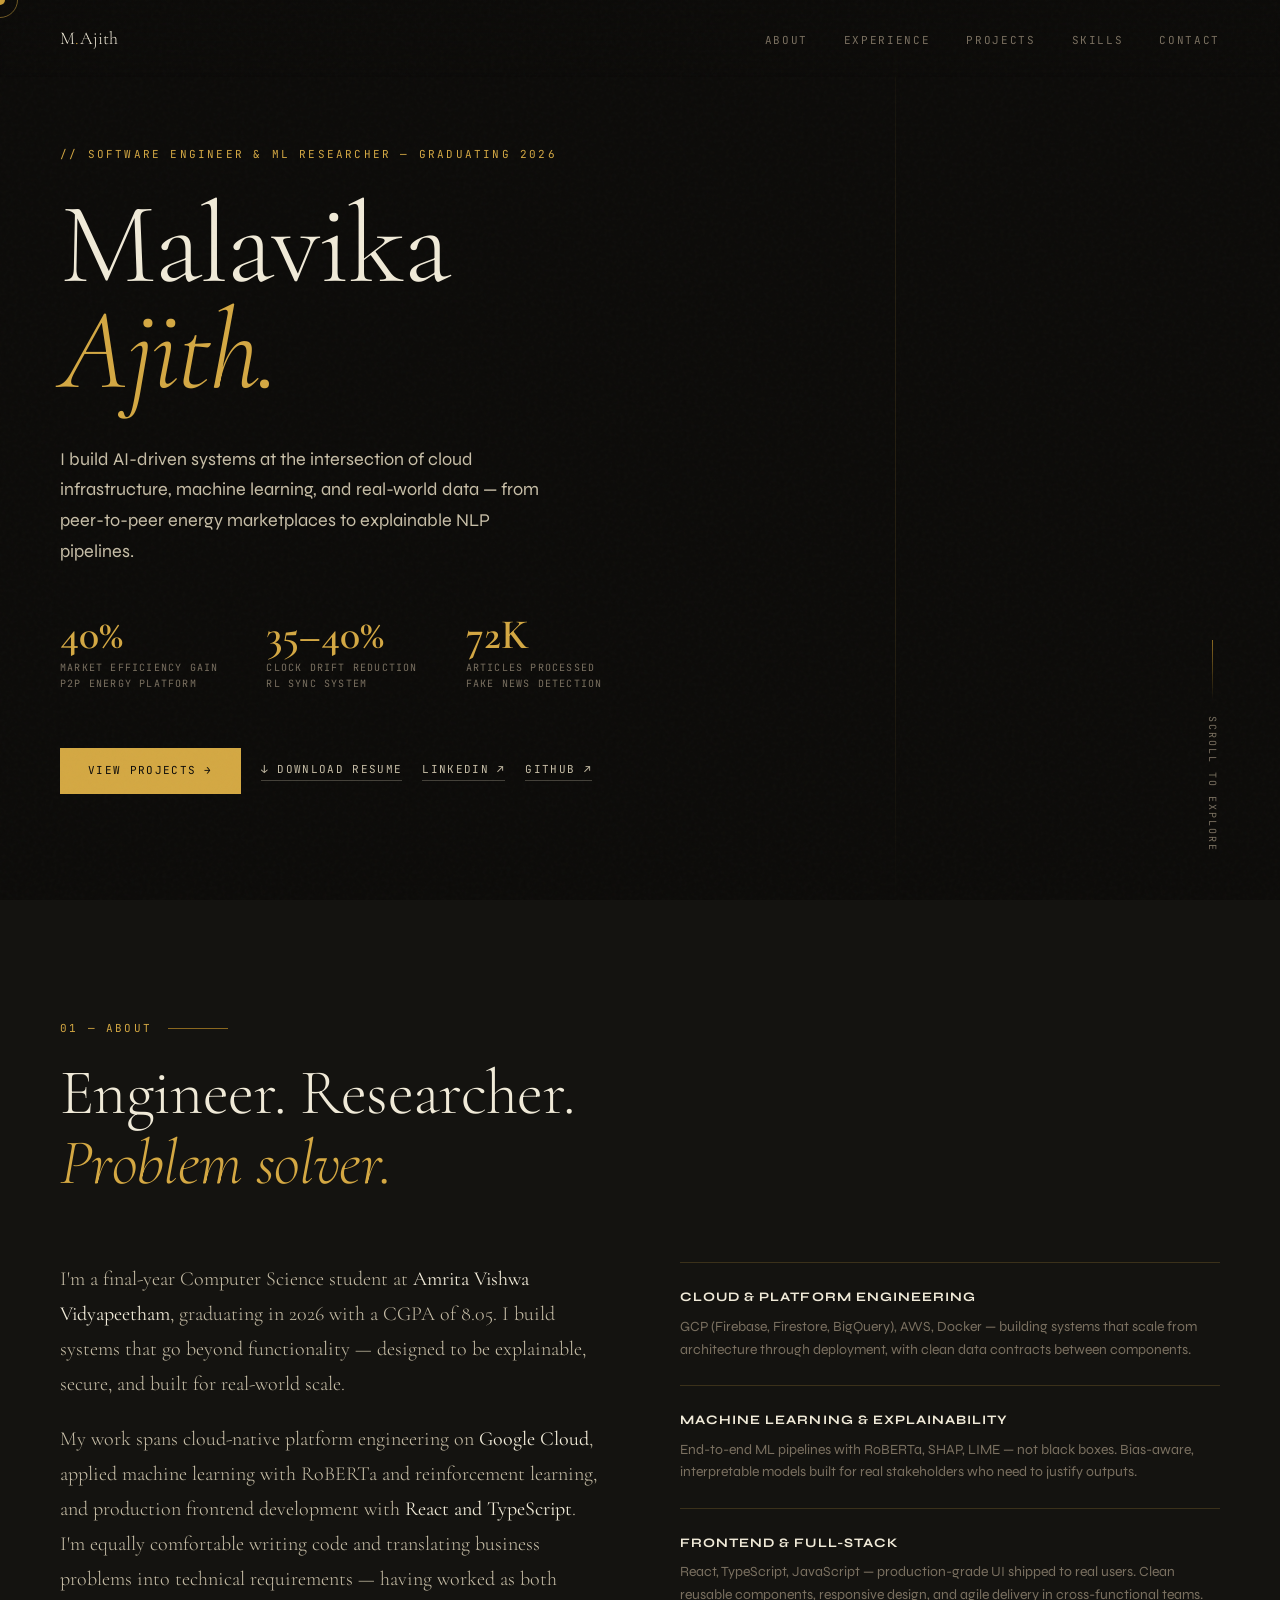
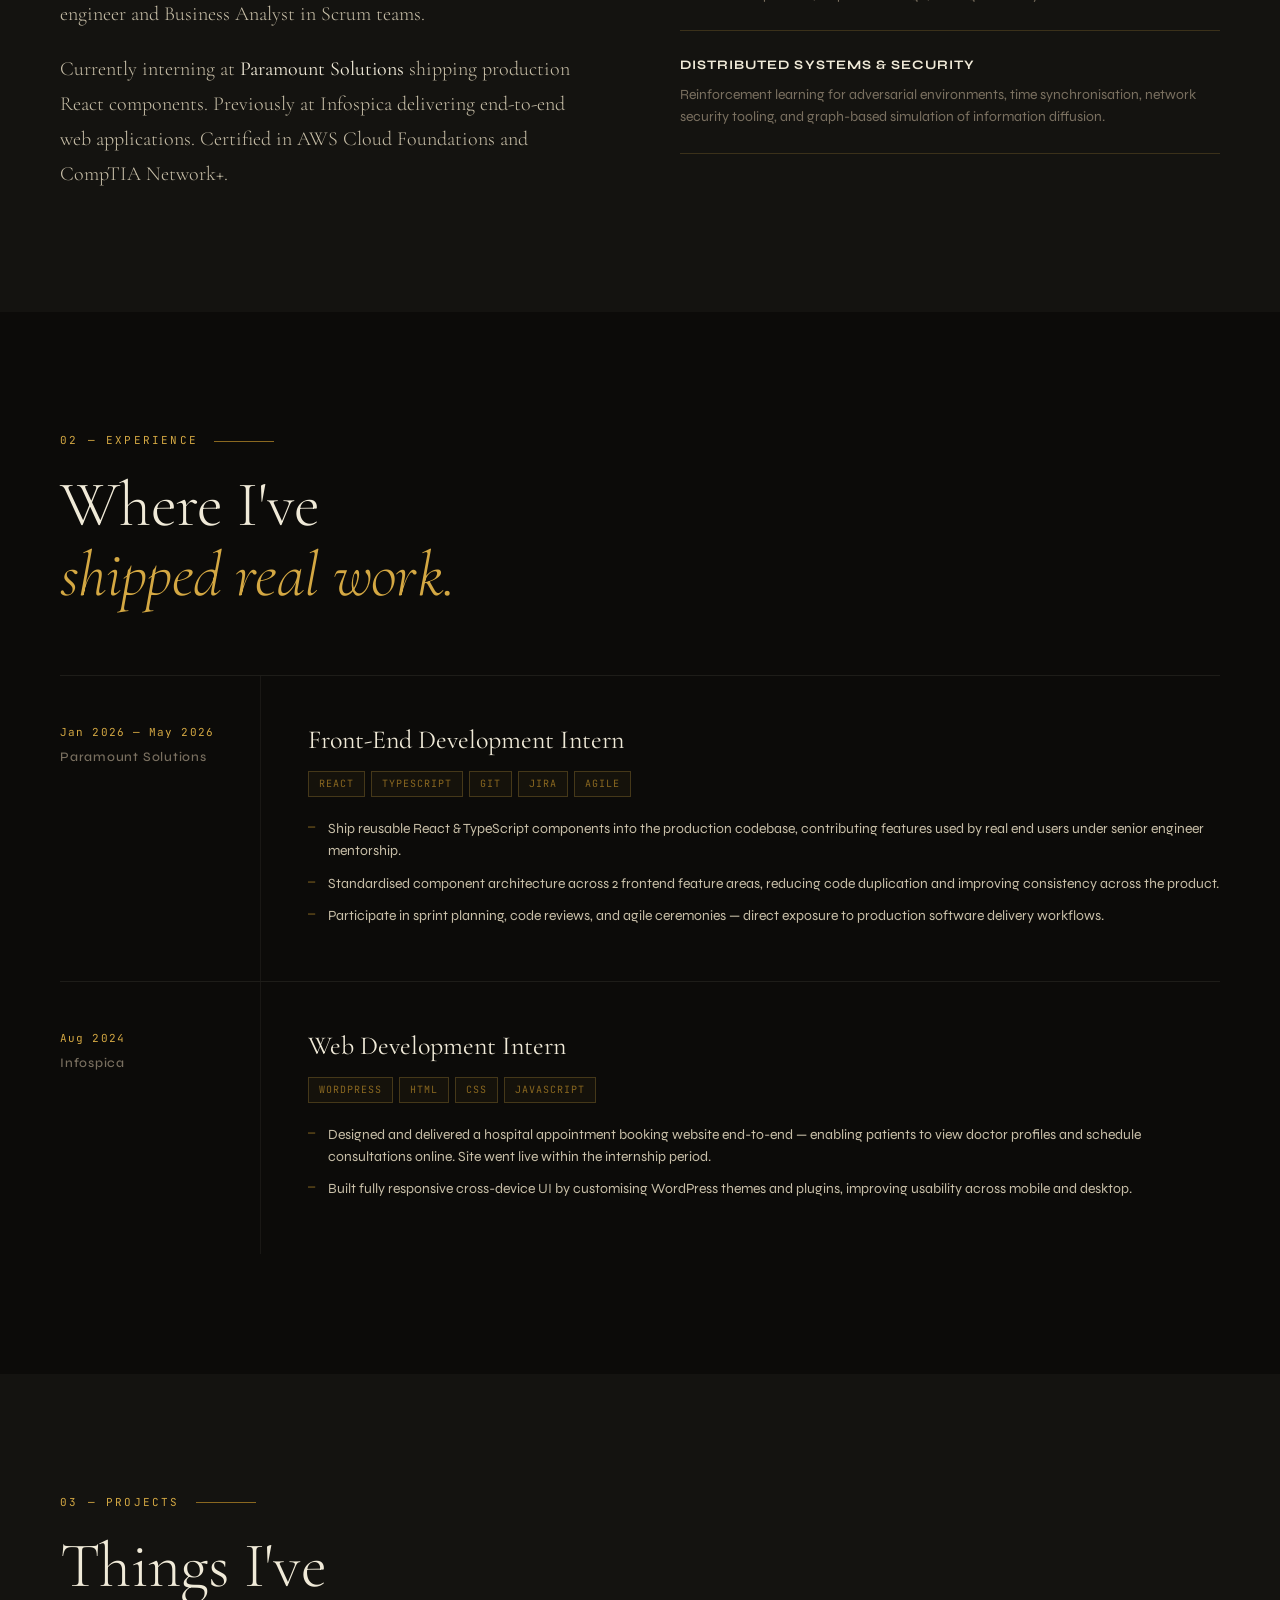
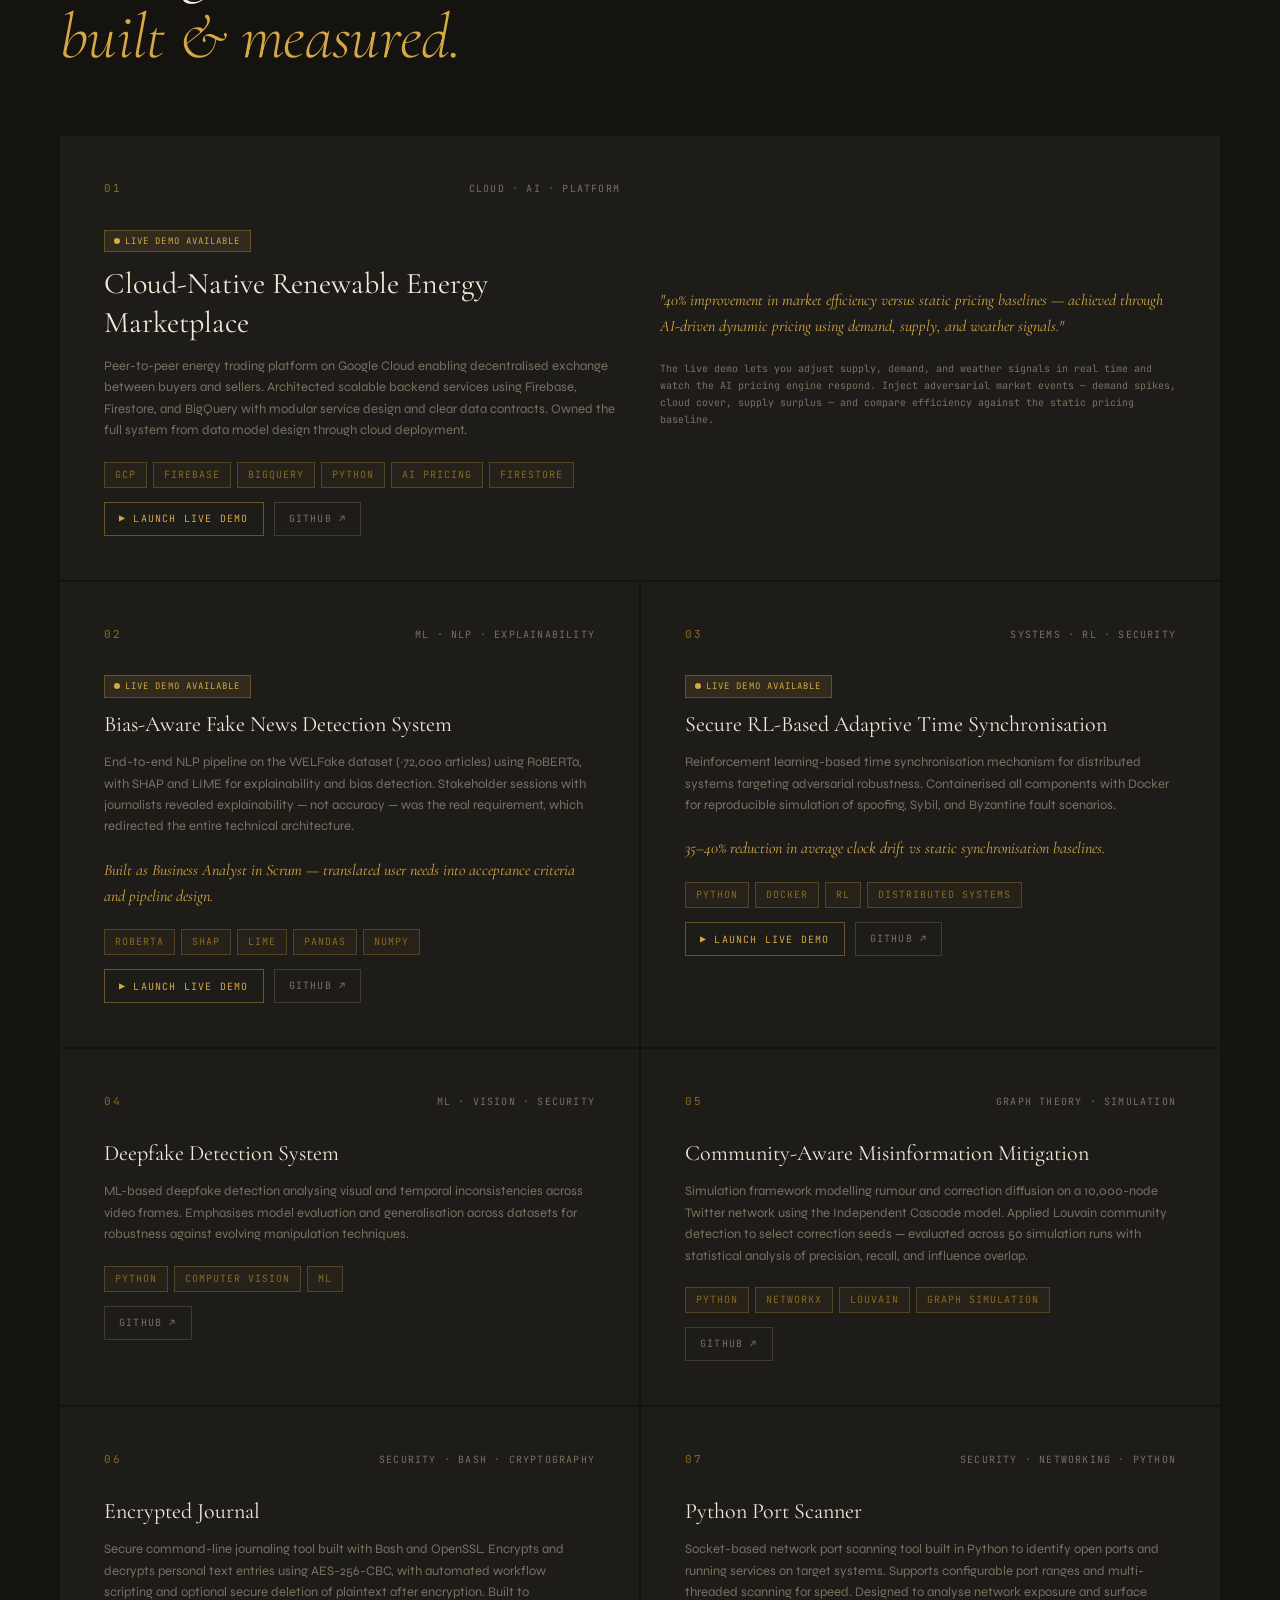
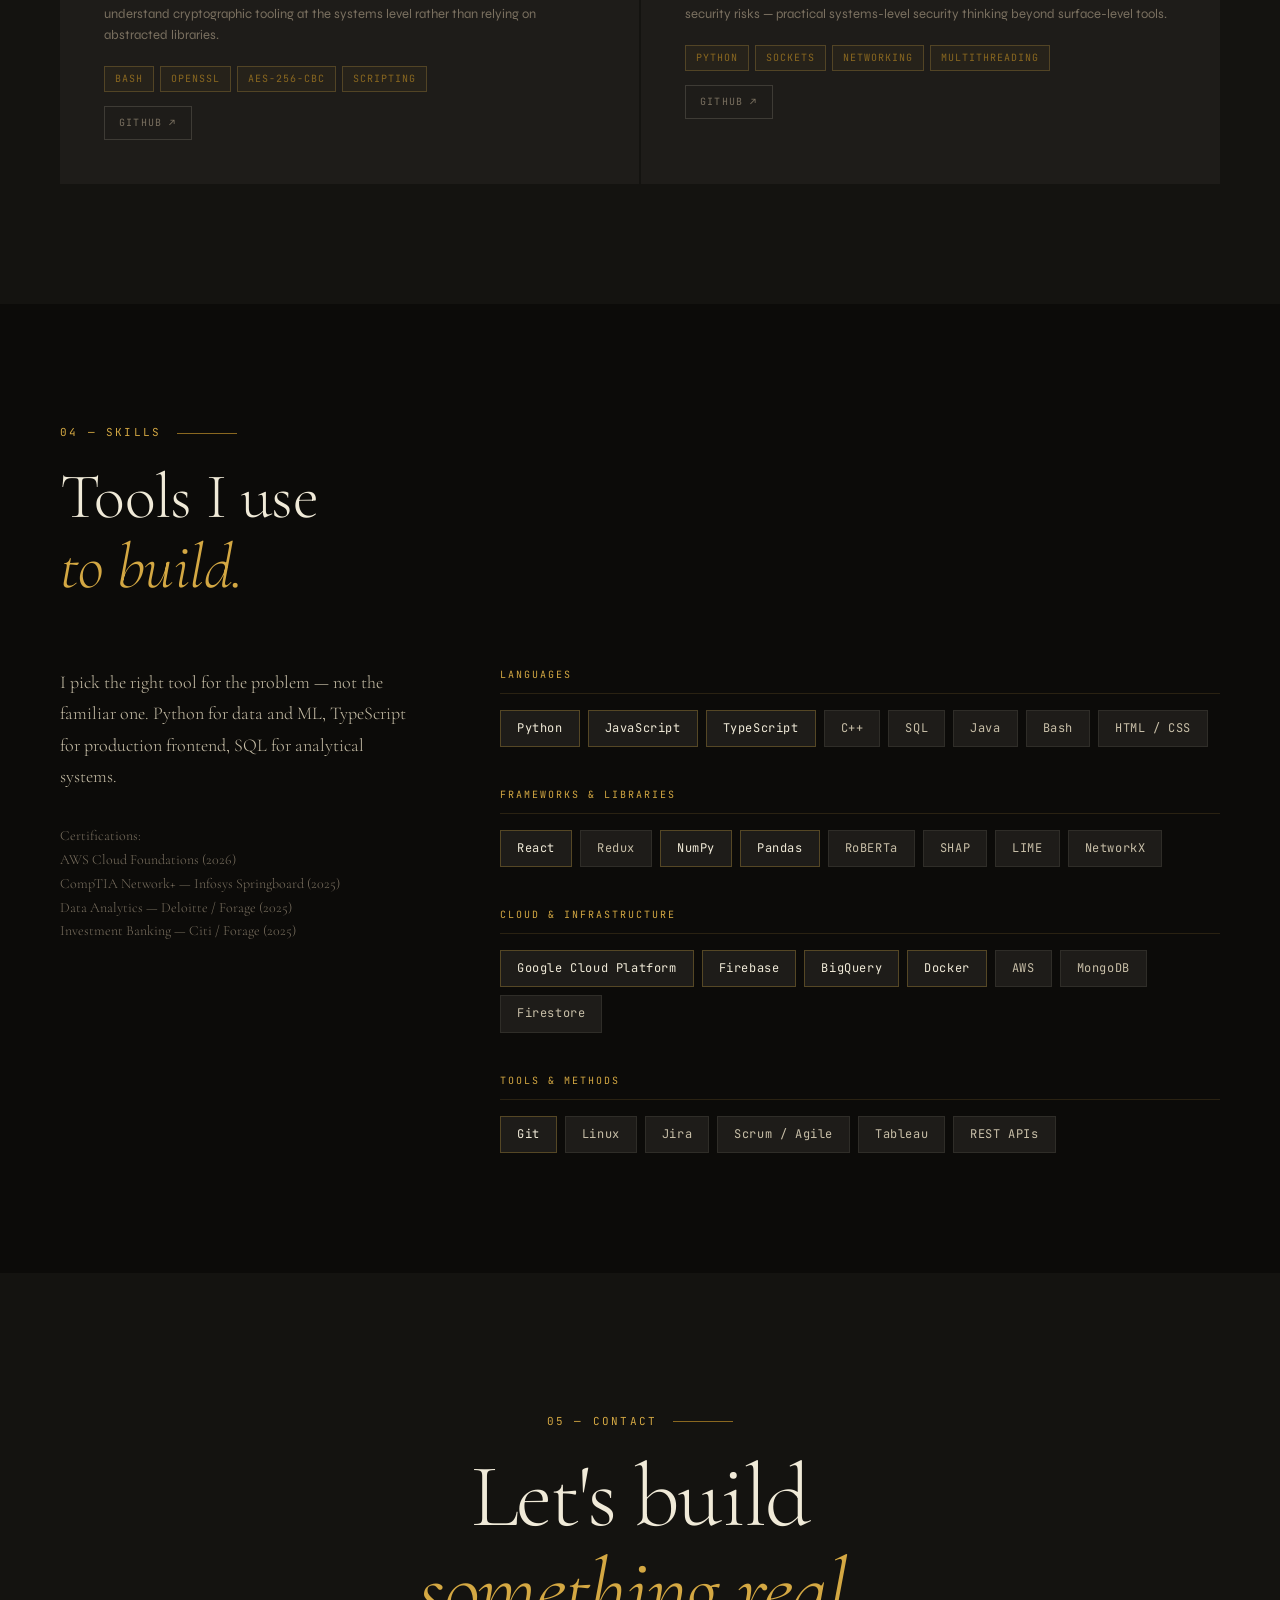
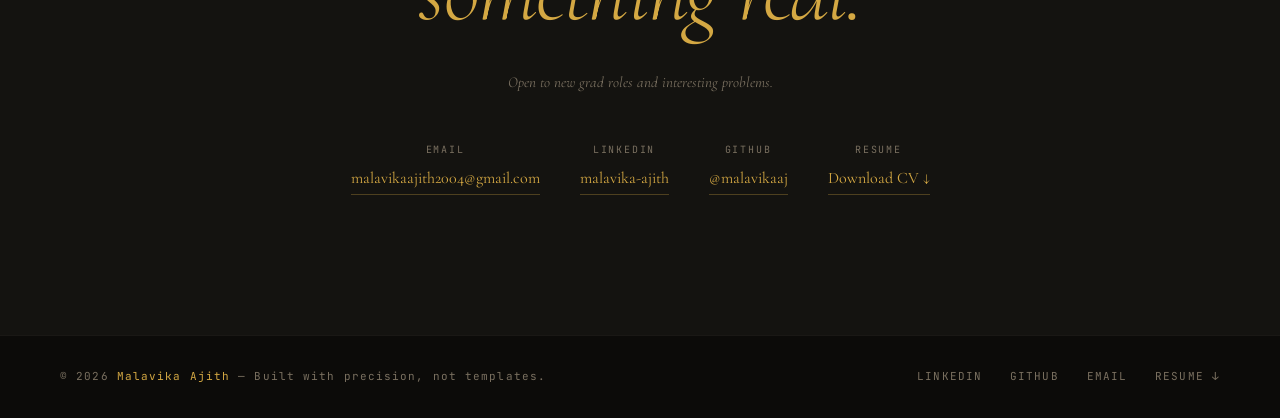
==== commit 00dd735a: "updated" ====
--- a/index.html
+++ b/index.html
@@ -480,7 +480,7 @@
   </div>
   <div class="hero-actions">
     <a href="#projects" class="btn-primary">View Projects →</a>
-    <a href="papers/Malavika_Ajith_ATS_Final (1).pdf.pdf" download class="btn-ghost">↓ Download Resume</a>
+    <a href="papers/Malavika_Ajith_resume-.pdf.pdf (1).pdf (1).pdf" download class="btn-ghost">↓ Download Resume</a>
     <a href="https://www.linkedin.com/in/malavika-ajith-443a8b31a/" target="_blank" class="btn-ghost">LinkedIn ↗</a>
     <a href="https://github.com/malavikaaj" target="_blank" class="btn-ghost">GitHub ↗</a>
   </div>
@@ -526,7 +526,7 @@
 
     <div class="exp-item reveal">
       <div class="exp-left">
-        <div class="exp-date">Jan 2026 — Present</div>
+        <div class="exp-date">Jan 2026 — May 2026 </div>
         <div class="exp-company">Paramount Solutions</div>
       </div>
       <div class="exp-right">
@@ -760,7 +760,7 @@
       <span class="contact-link-label">GitHub</span>
       <span class="contact-link-val">@malavikaaj</span>
     </a>
-    <a href="papers/Malavika_Ajith_ATS_Final (1).pdf.pdf" download class="contact-link">
+    <a href="papers/Malavika_Ajith_resume-.pdf.pdf (1).pdf (1).pdf" download class="contact-link">
       <span class="contact-link-label">Resume</span>
       <span class="contact-link-val">Download CV ↓</span>
     </a>
@@ -774,7 +774,7 @@
     <a href="https://www.linkedin.com/in/malavika-ajith-443a8b31a/" target="_blank">LinkedIn</a>
     <a href="https://github.com/malavikaaj" target="_blank">GitHub</a>
     <a href="/cdn-cgi/l/email-protection#6d000c010c1b04060c0c070419055f5d5d592d0a000c0401430e0200">Email</a>
-    <a href="papers/Malavika_Ajith_ATS_Final (1).pdf.pdf" download>Resume ↓</a>
+    <a href="papers/Malavika_Ajith_resume-.pdf.pdf (1).pdf (1).pdf" download>Resume ↓</a>
   </div>
 </footer>
 
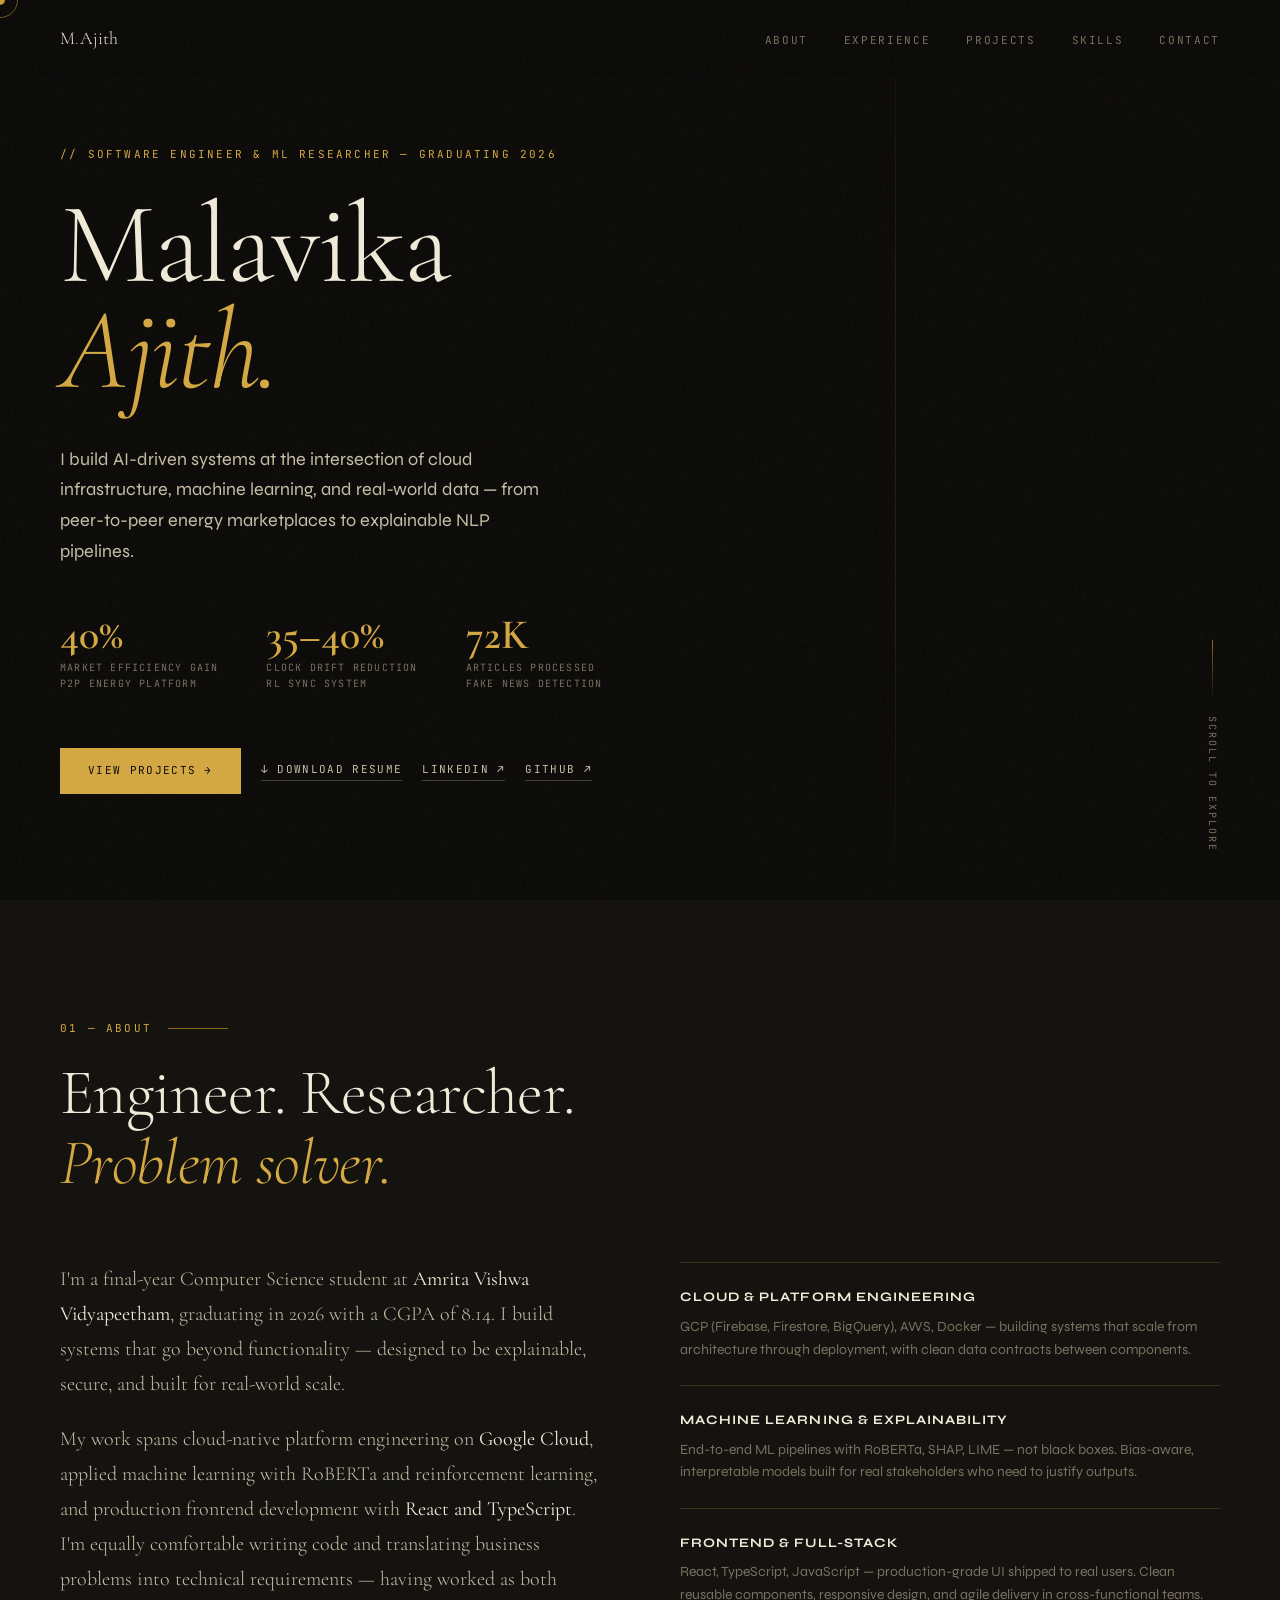
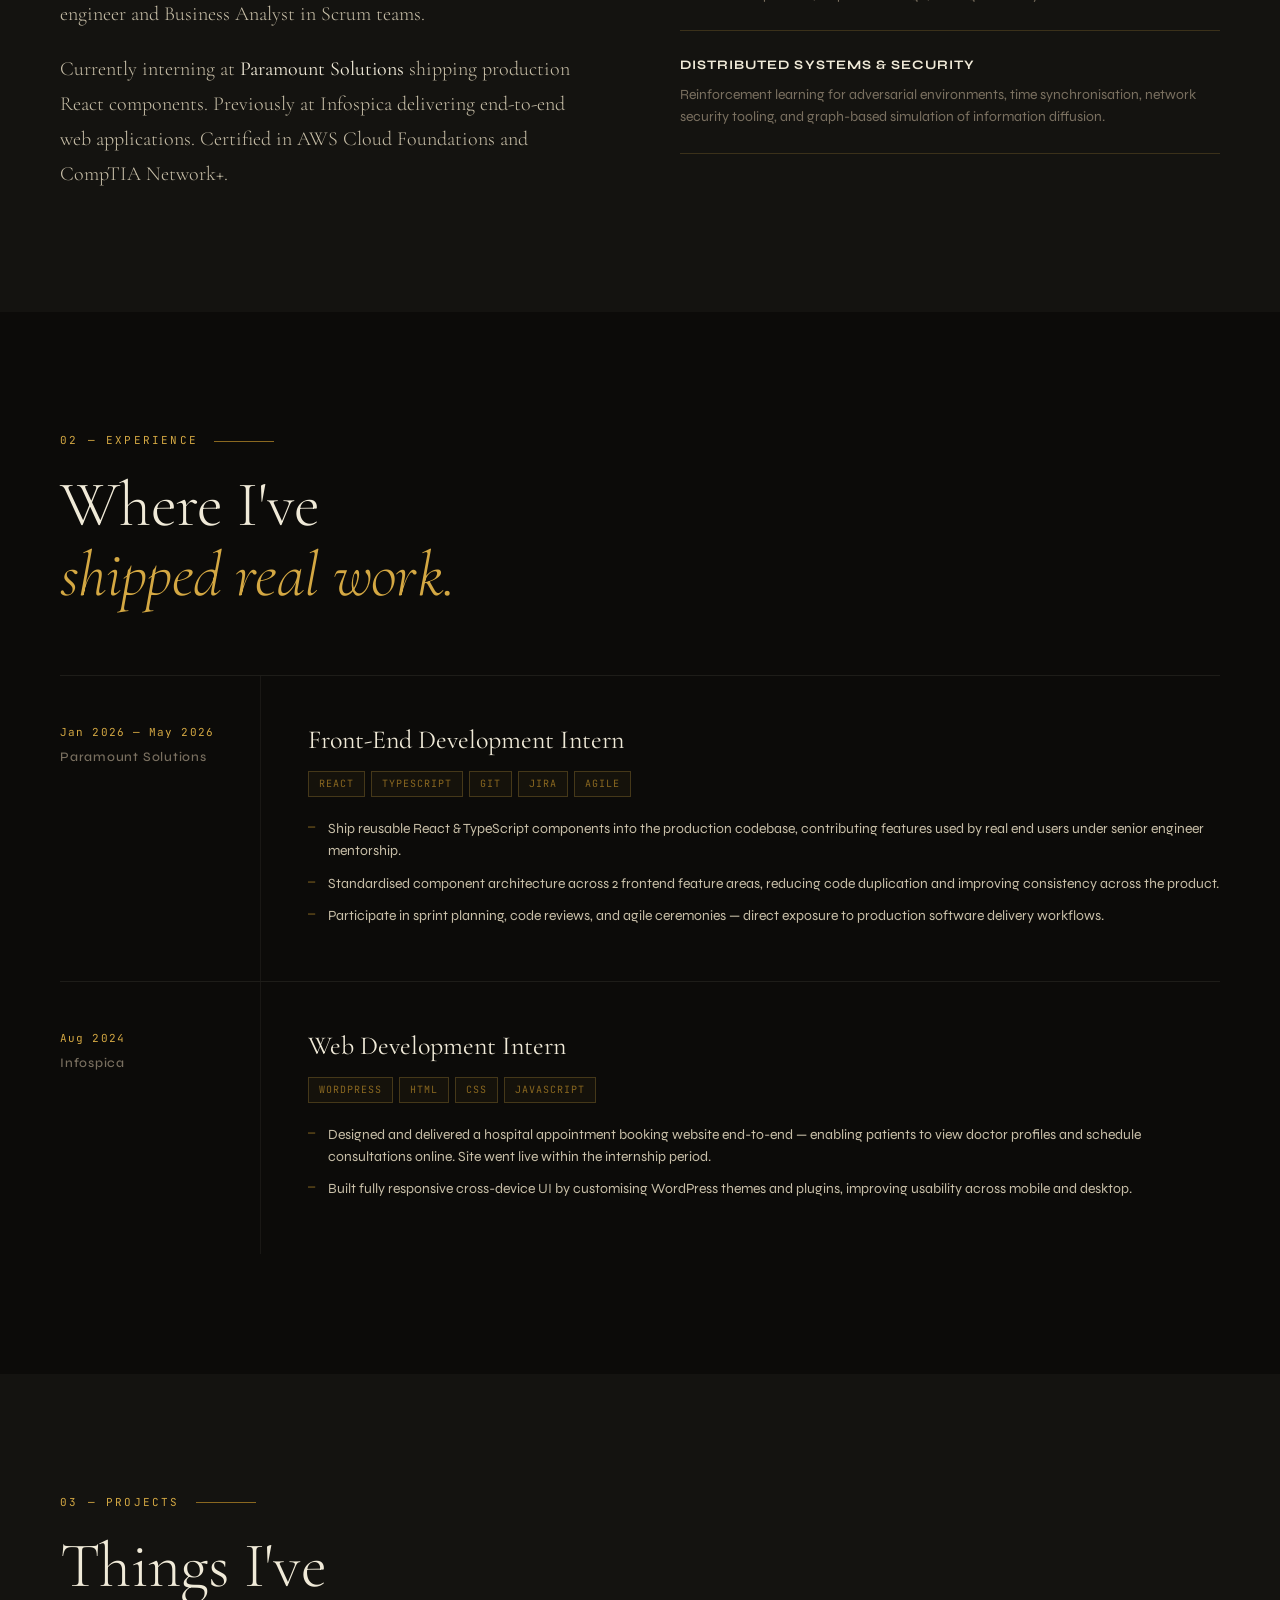
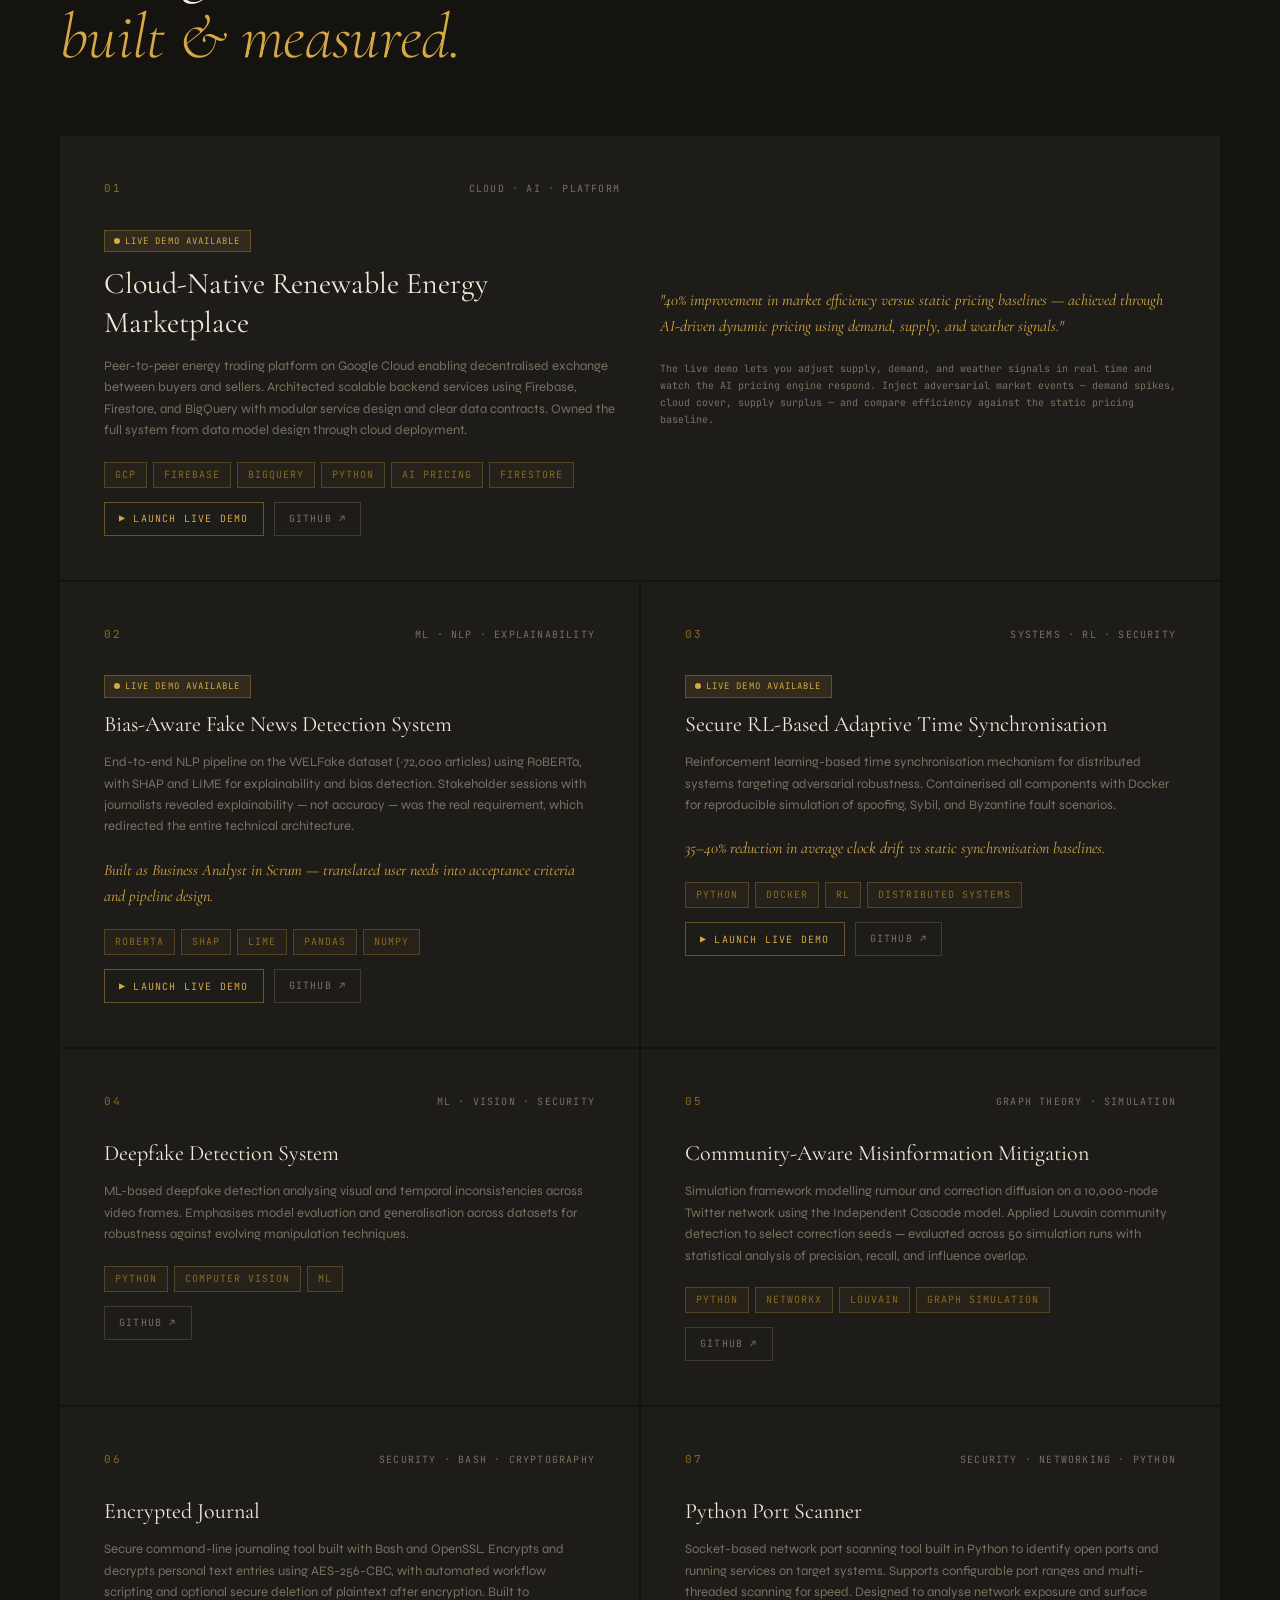
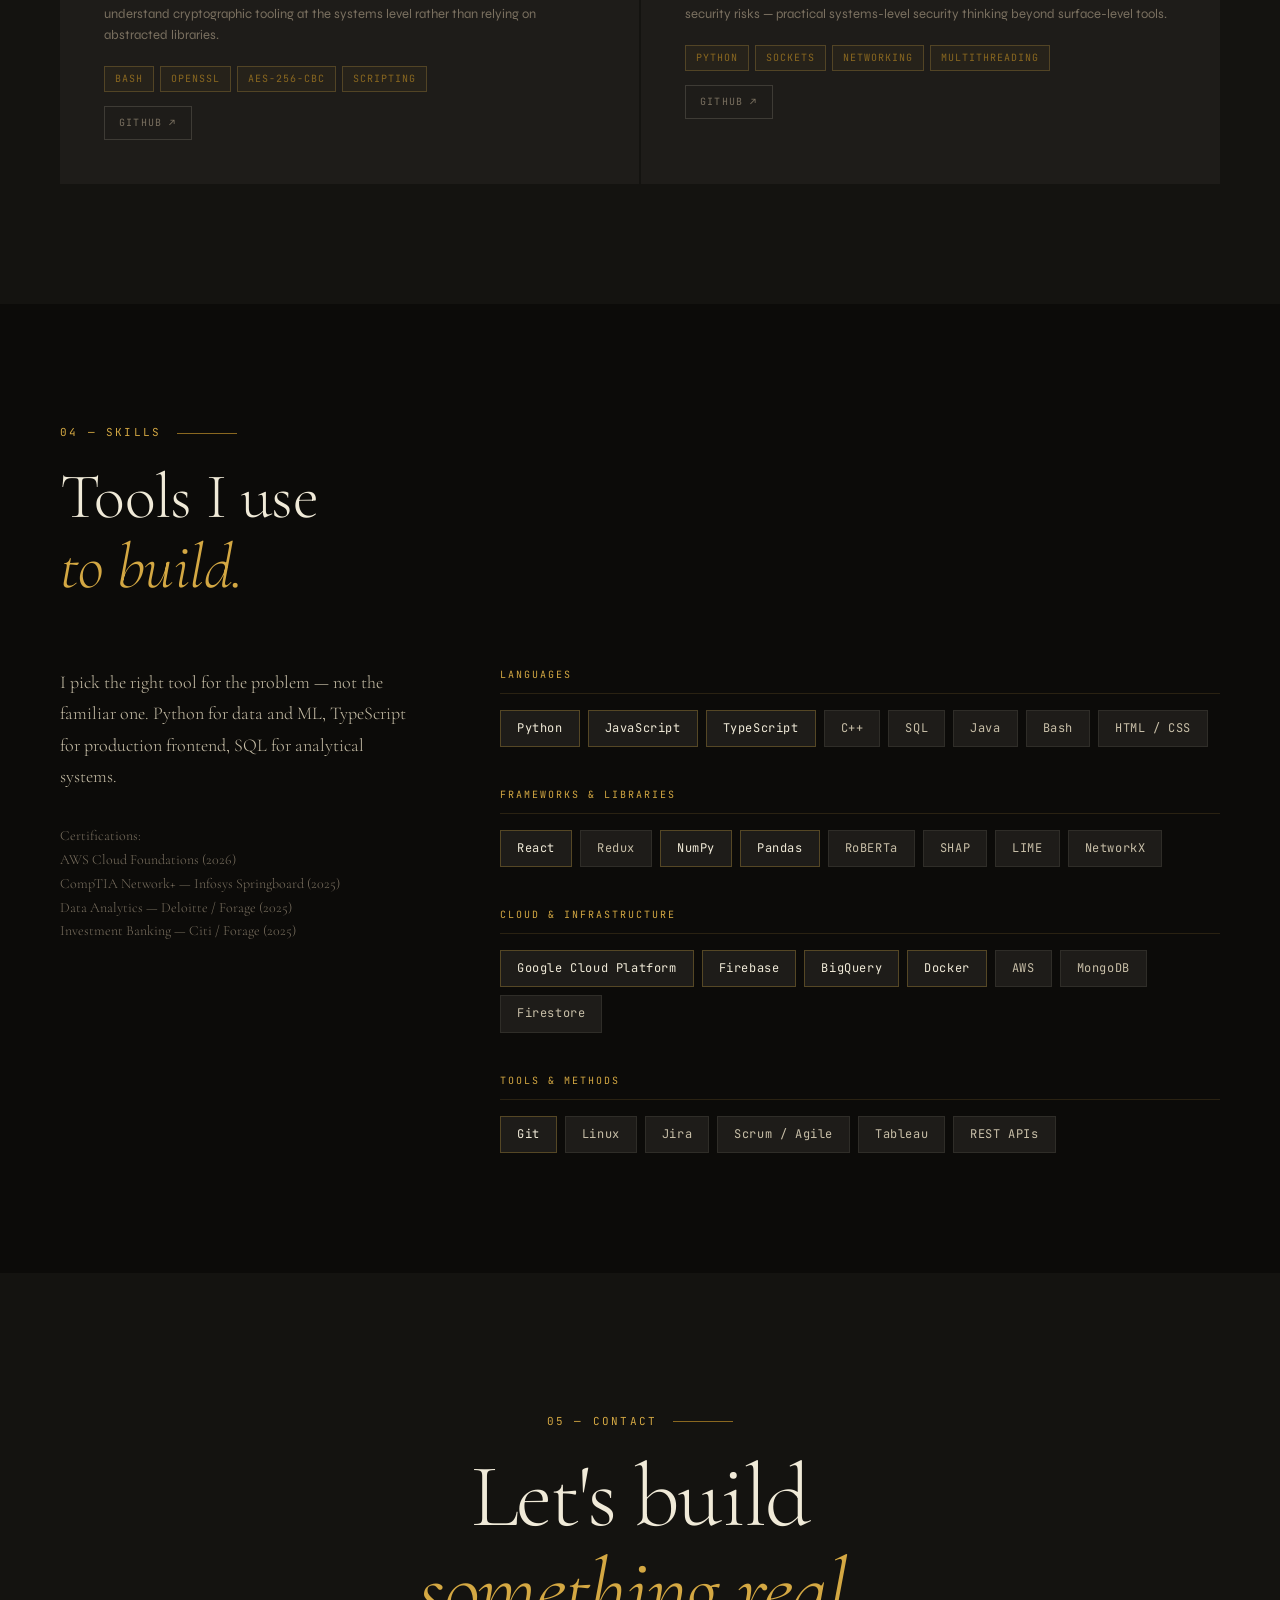
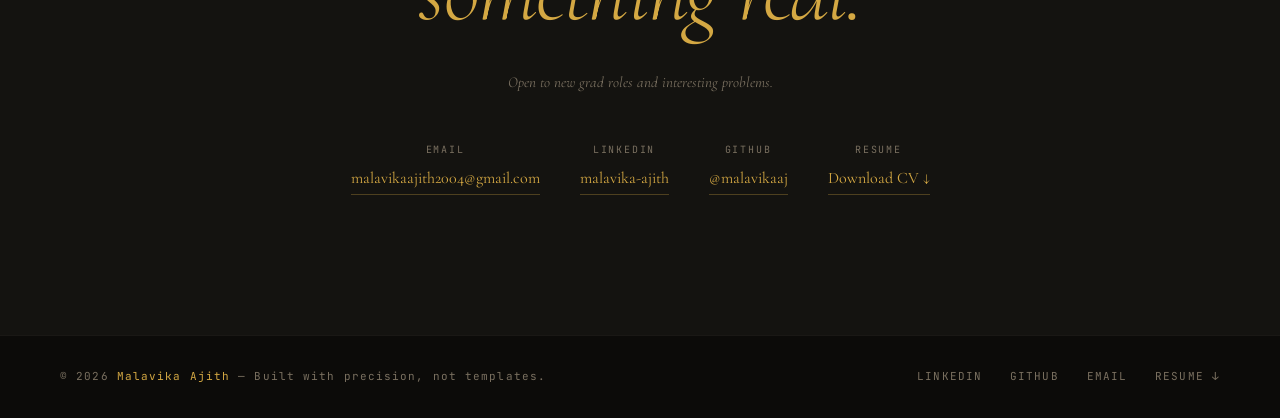
==== commit 3593d634: "updation" ====
--- a/index.html
+++ b/index.html
@@ -493,7 +493,7 @@
   <h2 class="section-title">Engineer. Researcher.<br><em>Problem solver.</em></h2>
   <div class="about-grid">
     <div class="about-body reveal">
-      <p>I'm a final-year Computer Science student at <strong>Amrita Vishwa Vidyapeetham</strong>, graduating in 2026 with a CGPA of 8.05. I build systems that go beyond functionality — designed to be explainable, secure, and built for real-world scale.</p>
+      <p>I'm a final-year Computer Science student at <strong>Amrita Vishwa Vidyapeetham</strong>, graduating in 2026 with a CGPA of 8.14. I build systems that go beyond functionality — designed to be explainable, secure, and built for real-world scale.</p>
       <p>My work spans cloud-native platform engineering on <strong>Google Cloud</strong>, applied machine learning with RoBERTa and reinforcement learning, and production frontend development with <strong>React and TypeScript</strong>. I'm equally comfortable writing code and translating business problems into technical requirements — having worked as both engineer and Business Analyst in Scrum teams.</p>
       <p>Currently interning at <strong>Paramount Solutions</strong> shipping production React components. Previously at Infospica delivering end-to-end web applications. Certified in AWS Cloud Foundations and CompTIA Network+.</p>
     </div>
